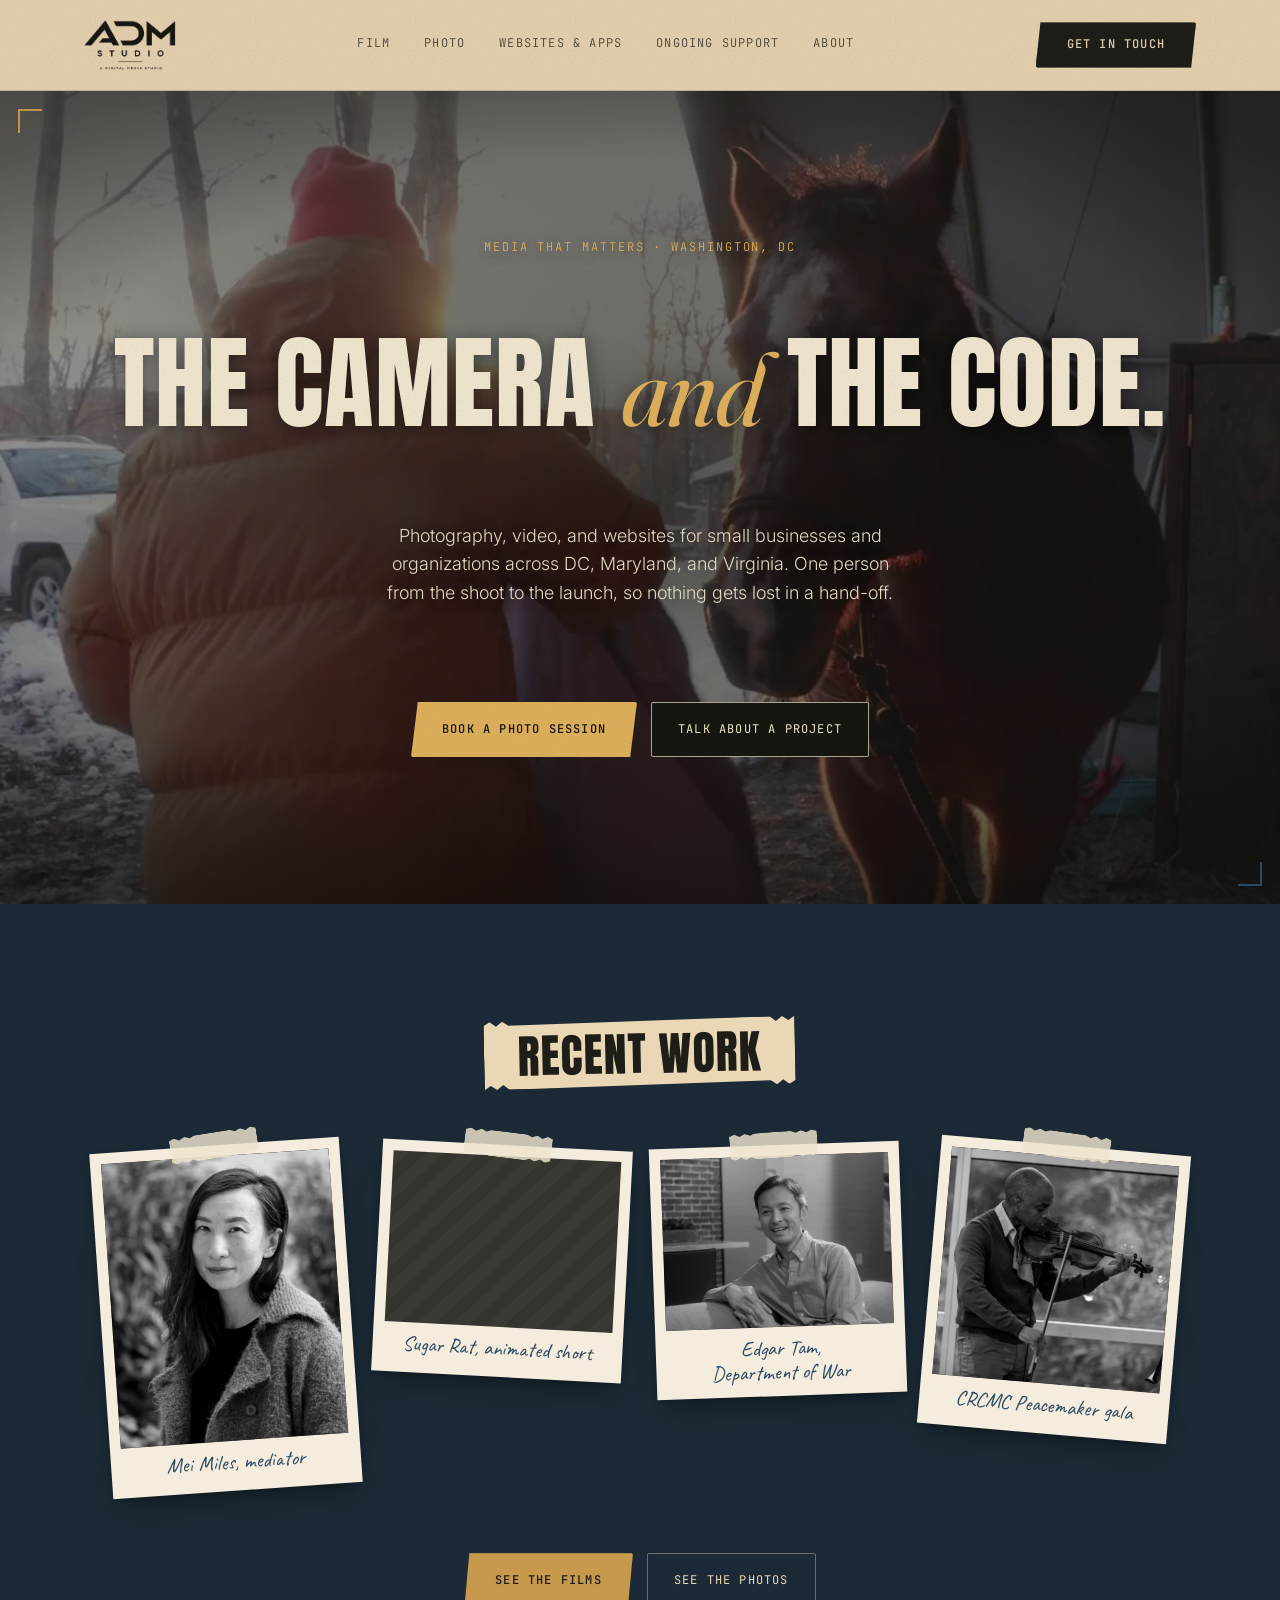
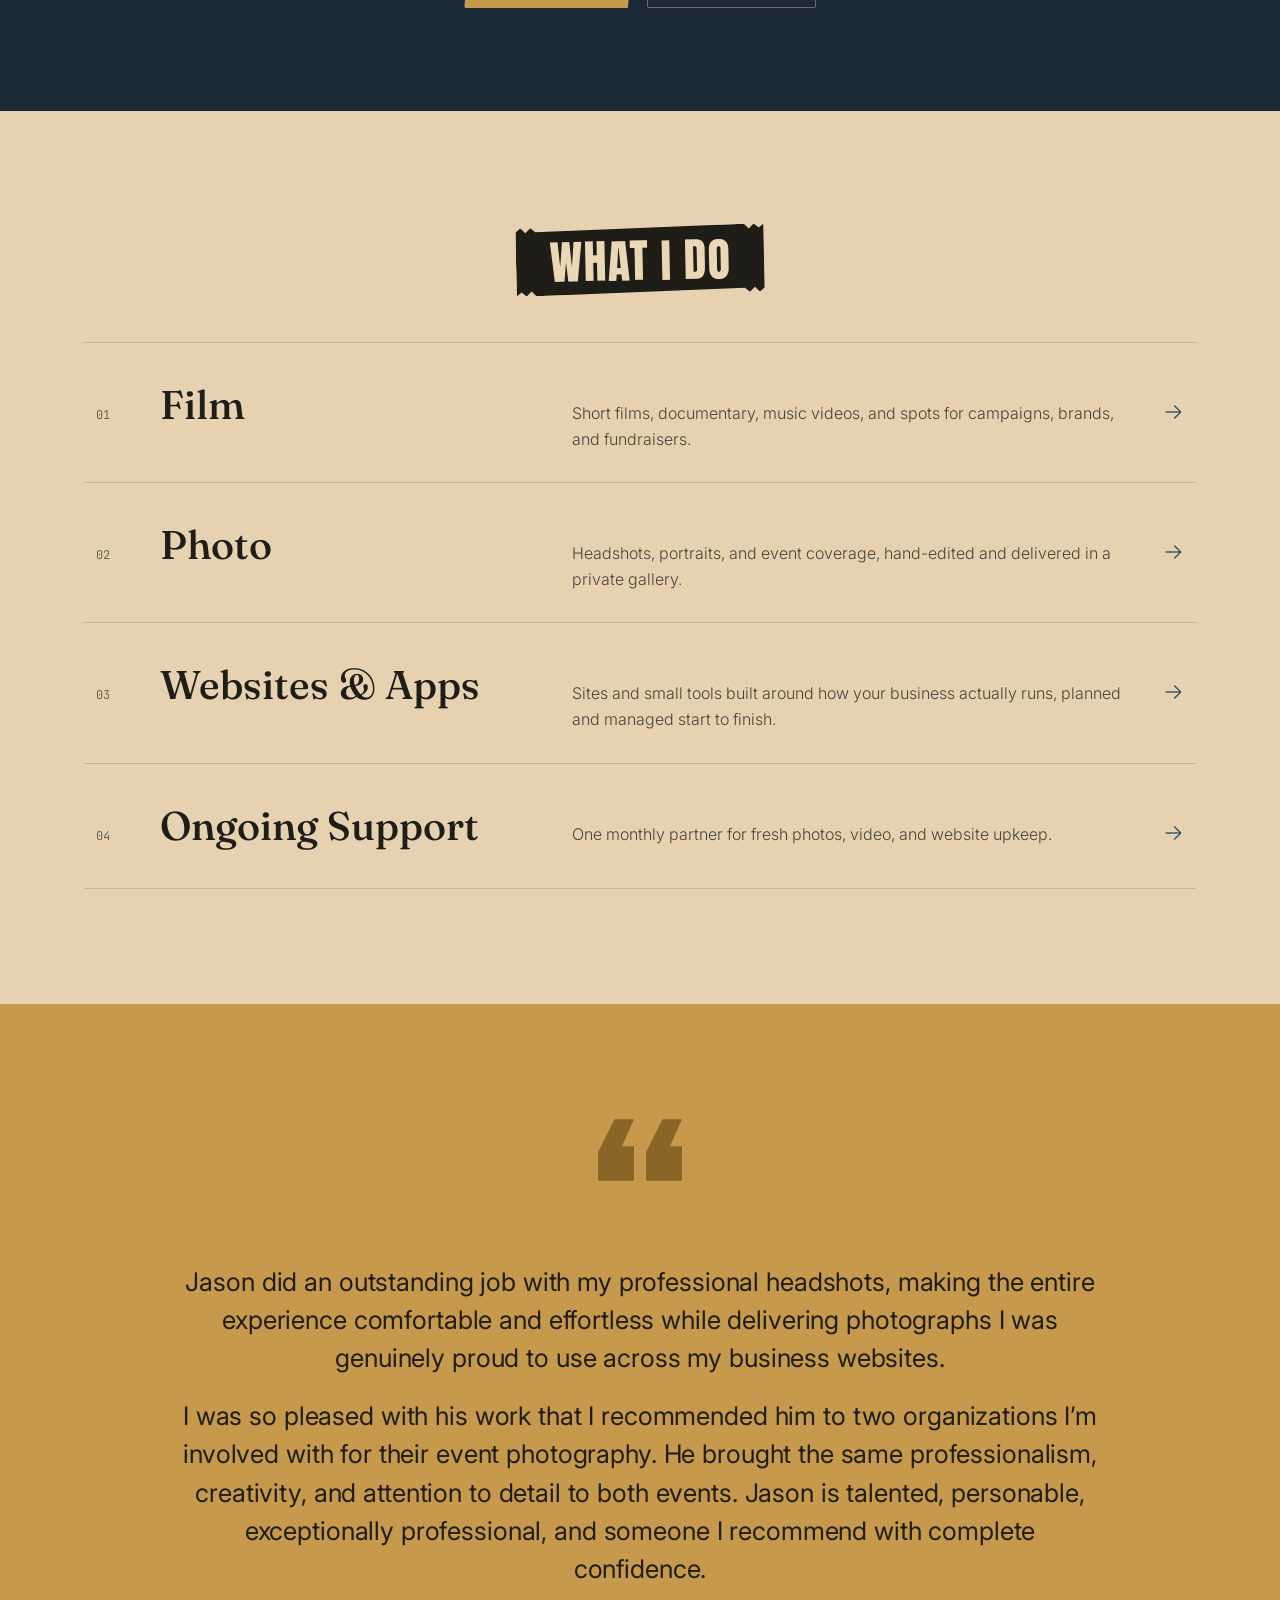
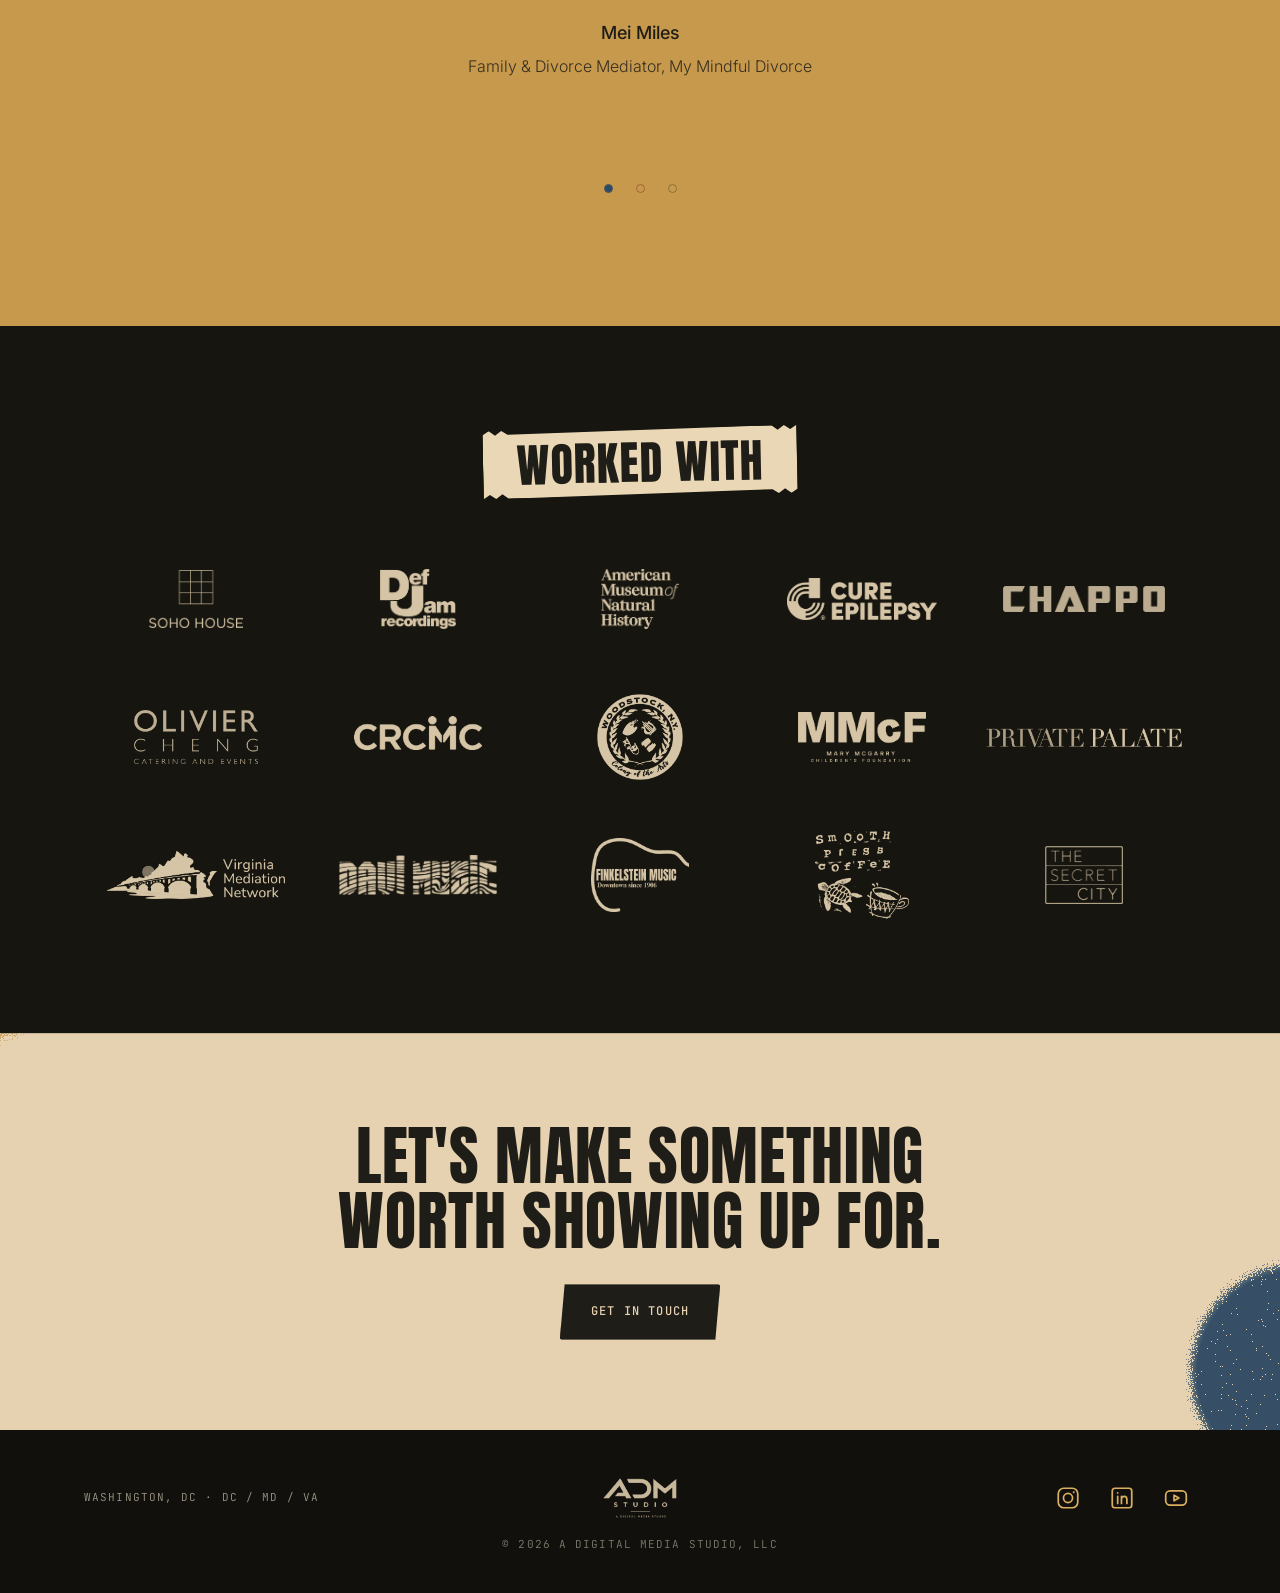
==== index.html @ 4b6f598a "Worked with: add Smooth Press Coffee; rebalance rows 5-5-5 Co-Authored-By: Claude Opus 5.5 <noreply@" ====
<!DOCTYPE html>
<html lang="en">
<head>
<meta charset="UTF-8">
<meta name="viewport" content="width=device-width, initial-scale=1.0, viewport-fit=cover">
<title>A Digital Media Studio | Photo, video and websites in Washington, DC</title>
<meta name="description" content="Photography, video, and websites for small businesses and organizations in DC, Maryland, and Virginia. One person from the shoot to the launch.">
<link rel="icon" href="images/favicon.ico" sizes="any">
<link rel="icon" type="image/png" sizes="32x32" href="images/favicon-32.png">
<link rel="icon" type="image/png" sizes="16x16" href="images/favicon-16.png">
<link rel="apple-touch-icon" href="images/apple-touch-icon.png">
<meta property="og:title" content="A Digital Media Studio | Photo, video and websites in Washington, DC">
<meta property="og:description" content="Photography, video, and websites for small businesses and organizations in DC, Maryland, and Virginia. One person from the shoot to the launch.">
<meta property="og:image" content="https://adigitalmediastudio.com/images/og-image.png">
<meta property="og:url" content="https://adigitalmediastudio.com/index.html">
<meta property="og:type" content="website">
<link rel="preconnect" href="https://fonts.googleapis.com">
<link rel="preconnect" href="https://fonts.gstatic.com" crossorigin>
<link href="https://fonts.googleapis.com/css2?family=Anton&family=Caveat:wght@500;600&family=Fraunces:ital,opsz,wght@0,9..144,400;0,9..144,500;1,9..144,400;1,9..144,500&family=Inter:wght@300;400;500&family=JetBrains+Mono:wght@400;500&display=swap" rel="stylesheet">
<link rel="stylesheet" href="css/site.css?v=202611201509">
<link rel="stylesheet" href="css/work.css?v=202611201509">
</head>
<body class="theme-paper page-index">
<a class="skip" href="#main">Skip to content</a>
<svg width="0" height="0" style="position:absolute" aria-hidden="true" focusable="false">
  <filter id="spray" x="-5%" y="-5%" width="110%" height="110%">
    <feTurbulence type="fractalNoise" baseFrequency="0.8" numOctaves="2" seed="7" result="noise"/>
    <feComposite in="SourceAlpha" in2="noise" operator="arithmetic" k1="0" k2="1" k3="0.9" k4="-0.7" result="sum"/>
    <feComponentTransfer in="sum" result="mask"><feFuncA type="discrete" tableValues="0 1"/></feComponentTransfer>
    <feComposite in="SourceGraphic" in2="mask" operator="in"/>
  </filter>
</svg>
<div class="paint" aria-hidden="true"><span class="dot d1"></span><span class="dot d2"></span><span class="dot d3"></span><span class="dot d4"></span></div>
<header class="site-head">
  <div class="wrap">
    <a class="brand" href="index.html" aria-label="ADM Studio home"><img src="images/logo-mark-sand.png" alt="ADM Studio" width="85" height="46"></a>
    <button class="nav-toggle" type="button" aria-expanded="false" aria-controls="site-nav">Menu</button>
    <nav class="nav" id="site-nav" aria-label="Main">
      <a href="film.html">Film</a>
      <a href="photography.html">Photo</a>
      <a href="builds.html">Websites &amp; Apps</a>
      <a href="retainer.html">Ongoing Support</a>
      <a href="about.html">About</a>
      <a class="btn nav-cta-mobile" href="get-in-touch.html">Get in touch</a>
    </nav>
    <a class="btn head-cta" href="get-in-touch.html">Get in touch</a>
  </div>
</header>
<main id="main">
<section class="poster corners hero-video theme-ink" aria-labelledby="hero-title">
  <!-- silent loop cut from "Everything Is Already Alright" (no audio track) -->
  <video class="hero-bg" autoplay muted loop playsinline preload="auto" poster="images/work/hero-poster.jpg?v=2" aria-hidden="true">
    <source src="media/hero-720.mp4" type="video/mp4" media="(max-width: 900px)">
    <source src="media/hero-1080.mp4" type="video/mp4">
  </video>
  <span class="hero-shade" aria-hidden="true"></span>
  <span class="crosshair ch1" aria-hidden="true"></span>
  <span class="crosshair ch2" aria-hidden="true"></span>
  <div class="wrap home-hero">
    <p class="eyebrow">Media that matters · Washington, DC</p>
    <h1 class="home-h1" id="hero-title">The camera <em>and</em> the code.</h1>
    <p class="lede" style="max-width:48ch">Photography, video, and websites for small businesses and organizations across DC, Maryland, and Virginia. One person from the shoot to the launch, so nothing gets lost in a hand-off.</p>
    <div class="btn-row">
      <a class="btn" href="get-in-touch.html?need=photo">Book a photo session</a>
      <a class="btn btn-line" href="get-in-touch.html?need=web">Talk about a project</a>
    </div>
  </div>
</section>

<section class="section-band theme-denim" aria-labelledby="recent">
  <div class="wrap">
  <h2 id="recent" class="taped-heading"><span>Recent work</span></h2>
  <div class="wall">
    <figure data-view="img" data-src="images/photography/work-1.jpg" data-more="photography.html|See all photos" tabindex="0" role="button" class="polaroid bw" style="--tilt:-4deg;--tape:-5deg"><span class="tape" aria-hidden="true"></span><div class="photo slot"><img src="images/photography/work-1.jpg" alt="Headshot of Mei Miles"><span class="slot-label"></span></div><figcaption>Mei Miles, mediator</figcaption></figure>
    <figure data-view="yt" data-id="1ZAoogHaFr8" data-more="film.html|See all films" tabindex="0" role="button" class="polaroid bw" style="--tilt:3deg;--tape:4deg;--ratio:4/3"><span class="tape" aria-hidden="true"></span><div class="photo slot"><img src="https://i.ytimg.com/vi/1ZAoogHaFr8/maxresdefault.jpg" alt="A house under a starry sky, from the animated short Sugar Rat"><span class="slot-label"></span></div><figcaption>Sugar Rat, animated short</figcaption></figure>
    <figure data-view="img" data-src="images/work/edgar-full.jpg?v=4" data-title="Edgar Tam, Department of War" data-meta="Short documentary · Coming soon" data-more="film.html|See all films" tabindex="0" role="button" class="polaroid bw" style="--tilt:-2deg;--tape:-2deg;--ratio:4/3"><span class="tape" aria-hidden="true"></span><div class="photo slot"><img src="images/work/edgar.jpg?v=4" alt="Edgar Tam smiling during an interview, seated on a sofa"><span class="slot-label"></span></div><figcaption>Edgar Tam,<br>Department of War</figcaption></figure>
    <figure data-view="img" data-src="images/work/crcmc.jpg" data-more="photography.html|See all photos" tabindex="0" role="button" class="polaroid bw" style="--tilt:5deg;--tape:3deg;--ratio:1/1"><span class="tape" aria-hidden="true"></span><div class="photo slot"><img src="images/work/crcmc.jpg" alt="A violinist performing at the CRCMC gala"><span class="slot-label"></span></div><figcaption>CRCMC Peacemaker gala</figcaption></figure>
  </div>
  <div class="btn-row" style="justify-content:center">
    <a class="btn" href="film.html">See the films</a>
    <a class="btn btn-line" href="photography.html">See the photos</a>
  </div>
  </div>
</section>

<section class="wrap section-plain" aria-labelledby="what">
  <h2 id="what" class="taped-heading"><span>What I do</span></h2>
  <ul class="doors">
    <li><a class="door" href="film.html">
      <span class="num">01</span>
      <span class="name">Film</span>
      <span class="desc">Short films, documentary, music videos, and spots for campaigns, brands, and fundraisers.</span>
      <span class="arrow" aria-hidden="true">→</span>
    </a></li>
    <li><a class="door" href="photography.html">
      <span class="num">02</span>
      <span class="name">Photo</span>
      <span class="desc">Headshots, portraits, and event coverage, hand-edited and delivered in a private gallery.</span>
      <span class="arrow" aria-hidden="true">→</span>
    </a></li>
    <li><a class="door" href="builds.html">
      <span class="num">03</span>
      <span class="name">Websites &amp; Apps</span>
      <span class="desc">Sites and small tools built around how your business actually runs, planned and managed start to finish.</span>
      <span class="arrow" aria-hidden="true">→</span>
    </a></li>
    <li><a class="door" href="retainer.html">
      <span class="num">04</span>
      <span class="name">Ongoing Support</span>
      <span class="desc">One monthly partner for fresh photos, video, and website upkeep.</span>
      <span class="arrow" aria-hidden="true">→</span>
    </a></li>
  </ul>
</section>

<!-- TESTIMONIALS: one <figure class="t-slide"> per quote. Add or remove
     slides and dots in pairs; the timing and dots work for any number. -->
<section class="testimonials" aria-roledescription="carousel" aria-label="What clients say">
  <div class="wrap">
    <svg class="t-mark" viewBox="0 0 112 82" aria-hidden="true"><path d="M0 82V44L22 0h26L32 36h16v46zM64 82V44L86 0h26L96 36h16v46z"/></svg>
    <div class="t-slides" aria-live="polite">
      <figure class="t-slide">
        <blockquote><p>Jason did an outstanding job with my professional headshots, making the entire experience comfortable and effortless while delivering photographs I was genuinely proud to use across my business websites.</p><p>I was so pleased with his work that I recommended him to two organizations I&rsquo;m involved with for their event photography. He brought the same professionalism, creativity, and attention to detail to both events. Jason is talented, personable, exceptionally professional, and someone I recommend with complete confidence.</p></blockquote>
        <figcaption><span class="t-name">Mei Miles</span><span class="t-org">Family &amp; Divorce Mediator, My Mindful Divorce</span></figcaption>
      </figure>
      <figure class="t-slide" aria-hidden="true">
        <blockquote><p>I&rsquo;ve known Jason for more than twenty years, since he was a student in my improv class, and I&rsquo;ve watched him bring the same curiosity and heart to everything he takes on.</p><p>When my commercial voiceover reel needed a professional rework, he was the first person I called. He tightened it, reworked it, and made it sound polished and professional without losing what made it mine. He listens closely, he&rsquo;s easy to work with, and he genuinely cares about getting it right. If you have a story to tell, Jason is the person I&rsquo;d trust with it.</p></blockquote>
        <figcaption><span class="t-name">Brooklin Green</span><span class="t-org">International Speaker, Communications Professor &amp; Humorist</span></figcaption>
      </figure>
      <figure class="t-slide" aria-hidden="true">
        <blockquote><p>I&rsquo;ve had the pleasure of collaborating with Jason on a number of projects, each one a testament to his vivid creativity, thoughtful approach, and genuinely wonderful character.</p><p>From producing a short documentary together to capturing spectacular aerial footage of our Woodstock Halloween festivities, Jason brings a natural creative rhythm to every collaboration. He has a gift for making people feel comfortable, seen, and at ease, even in front of a camera. His process is intuitive, collaborative, and fun, without ever compromising his artistic vision or attention to detail.</p><p>Beyond his technical talent and creative imagination, what distinguishes Jason is his authenticity and empathy. He genuinely cares about the people he works with and the stories he&rsquo;s helping tell. I&rsquo;ve trusted him with my own camera equipment and enthusiastically connected him with fellow artists in my network, knowing they&rsquo;ll be in capable and caring hands.</p><p>It&rsquo;s a joy to work alongside someone whose artistry is matched by his integrity, generosity, and humanity. I look forward to many more creative adventures together!</p></blockquote>
        <figcaption><span class="t-name">Sabrina Asch</span><span class="t-org">Photographer, Entertainer &amp; Events Professional</span></figcaption>
      </figure>
    </div>
    <div class="t-dots">
      <button class="t-dot" type="button" aria-label="Show quote 1"><span></span></button>
      <button class="t-dot" type="button" aria-label="Show quote 2"><span></span></button>
      <button class="t-dot" type="button" aria-label="Show quote 3"><span></span></button>
    </div>
  </div>
</section>

<section class="band spotlight theme-ink" aria-labelledby="worked">
  <div class="wrap">
    <h2 id="worked" class="taped-heading"><span>Worked with</span></h2>
    <ul class="logo-grid">
      <li><img src="images/clients/soho-house-sand.png" alt="Soho House" style="height:58px"></li>
      <li><img src="images/clients/def-jam-sand.png" alt="Def Jam Recordings" style="height:60px"></li>
      <li><img src="images/clients/amnh-sand.png" alt="American Museum of Natural History" style="height:60px"></li>
      <li><img src="images/clients/cure-epilepsy-sand.png" alt="CURE Epilepsy" style="height:42px"></li>
      <li><img src="images/clients/chappo-sand.png" alt="Chappo" style="height:26px"></li>
      <li class="row-break" aria-hidden="true"></li>
      <li><img src="images/clients/olivier-cheng-sand.png" alt="Olivier Cheng Catering and Events" style="height:54px"></li>
      <li><img src="images/clients/crcmc-sand.png" alt="CRCMC" style="height:34px;transform:translateY(-4px)"></li>
      <li><img src="images/clients/woodstock-sand.png" alt="Woodstock, N.Y." style="height:86px"></li>
      <li><img src="images/clients/mmcf-sand.png" alt="Mary McGarry Children's Foundation" style="height:50px"></li>
      <li><img src="images/clients/private-palate-sand.png" alt="Private Palate" style="height:19px"></li>
      <li class="row-break" aria-hidden="true"></li>
      <li><img src="images/clients/vmn-sand.png" alt="Virginia Mediation Network" style="height:48px"></li>
      <li><img src="images/clients/davi-music-sand.png" alt="Davi Music" style="height:40px"></li>
      <li><img src="images/clients/finkelstein-music-sand.png" alt="Finkelstein Music" style="height:74px"></li>
      <li><img src="images/clients/smooth-press-sand.png" alt="Smooth Press Coffee" style="height:88px"></li>
      <li><img src="images/clients/secret-city-sand.png" alt="The Secret City" style="height:58px"></li>
    </ul>
  </div>
</section>

<section class="cta">
  <div class="wrap">
    <h2>Let's make something<br>worth showing up for.</h2>
    <a class="btn" href="get-in-touch.html">Get in touch</a>
  </div>
</section>

<div class="viewer" hidden>
  <div class="viewer-box" role="dialog" aria-modal="true" aria-label="Viewer">
    <button class="viewer-close" type="button" aria-label="Close">&times;</button>
    <div class="viewer-frame"></div>
    <a class="viewer-more" href="film.html"></a>
  </div>
</div>
</main>
<footer class="site-foot">
  <div class="wrap">
    <span class="foot-place">Washington, DC · DC / MD / VA</span>
    <a class="foot-brand" href="index.html" aria-label="ADM Studio home"><img src="images/logo-mark-sand.png" alt="ADM Studio" width="917" height="498"></a>
    <span class="foot-contact">
      <span class="socials">
        <a href="https://www.instagram.com/adigitalmediastudio/" target="_blank" rel="noopener" aria-label="Instagram"><svg viewBox="0 0 24 24" aria-hidden="true"><rect x="3" y="3" width="18" height="18" rx="5"/><circle cx="12" cy="12" r="4.2"/><circle cx="17.3" cy="6.7" r="0.9" class="fill"/></svg></a>
        <a href="https://www.linkedin.com/company/a-digital-media-studio/" target="_blank" rel="noopener" aria-label="LinkedIn"><svg viewBox="0 0 24 24" aria-hidden="true"><rect x="3" y="3" width="18" height="18" rx="2.5"/><path d="M8 10.5V17M8 7.2v.1M11.5 17v-6.5M11.5 13.2c0-1.6 1.1-2.8 2.6-2.8s2.4 1 2.4 2.8V17"/></svg></a>
        <a href="https://www.youtube.com/@adigitalmediastudio" target="_blank" rel="noopener" aria-label="YouTube"><svg viewBox="0 0 24 24" aria-hidden="true"><rect x="2.5" y="5.5" width="19" height="13" rx="4"/><path d="M10.2 9.4v5.2l4.5-2.6z"/></svg></a>
      </span>
    </span>
    <span class="foot-copy">© <span class="yr">2026</span> A Digital Media Studio, LLC</span>
  </div>
</footer>
<script src="js/site.js?v=202611201509"></script>
<script src="js/viewer.js?v=202611201509"></script>
</body>
</html>
---- css/site.css ----
/* A Digital Media Studio: site styles (2026 redesign)
   One stylesheet for every page except contact.html (the digital card),
   which keeps its own contact.css. */

:root{
  /* shared */
  --pad:clamp(20px,5vw,64px);
  --serif:'Fraunces',Georgia,serif;
  --sans:'Inter',system-ui,sans-serif;
  --mono:'JetBrains Mono',ui-monospace,monospace;
  /* brand colors (from the logo art) */
  --sand:#E6D2B0;
  --denim:#2D4A63;
  --olive:#5C5A2B;
  --mustard:#C6994C;
}

/* ---------- three page themes ----------
   Every page sets one on <body>. Same layout, fonts and parts everywhere;
   only these colors change.
   theme-paper  (B) home: sand paper, ink text, denim accents
   theme-denim  (A) service pages: deep denim, sand text, mustard accents
   theme-ink    (C) about + contact: warm black, sand text, mustard accents */
body,.theme-denim{
  --bg:#1B2A36; --bg-deep:#16232D; --panel:#22343F; --panel-hi:#283C49;
  --cream:#EAD7B6; --dim:#BDB6A4; --faint:#A3A598;
  --accent:#C6994C; --on-accent:#1B1A14; --accent-text:#D9AE5E; --eyebrow:#D9AE5E;
  --line:rgba(234,215,182,.16); --line-strong:rgba(234,215,182,.4); --dash:rgba(217,174,94,.5);
  --grain-blend:screen; --grain-opacity:.07;
}
.theme-ink{
  --bg:#16150F; --bg-deep:#1E1C15; --panel:#23211A; --panel-hi:#2B2920;
  --cream:#ECDDC2; --dim:#B3AC9B; --faint:#9D9786;
  --accent:#E0B25C; --on-accent:#16150F; --accent-text:#E0B25C; --eyebrow:#8EA6BC;
  --line:rgba(236,221,194,.15); --line-strong:rgba(236,221,194,.4); --dash:rgba(224,178,92,.5);
  --grain-blend:screen; --grain-opacity:.06;
}
.theme-paper{
  --bg:#E6D2B0; --bg-deep:#DCC59F; --panel:#EDDDC0; --panel-hi:#F1E4CB;
  --cream:#1F1D18; --dim:#4A4537; --faint:#5E5747;
  --accent:#1F1D18; --on-accent:#E6D2B0; --accent-text:#2D4A63; --eyebrow:#2D4A63;
  --line:rgba(31,29,24,.16); --line-strong:rgba(31,29,24,.5); --dash:rgba(45,74,99,.5);
  --grain-blend:multiply; --grain-opacity:.22;
}

*{box-sizing:border-box}
[hidden]{display:none!important}
html{scroll-behavior:smooth;background:#11100C;overscroll-behavior-y:none}
/* The page canvas is footer ink, so a bounce past the bottom shows more footer
   instead of the page color. Body fills the screen and the footer sits at the
   bottom even on short pages. */
body{min-height:100vh;min-height:100dvh;display:flex;flex-direction:column}
body>main{flex:1 0 auto}
/* Safari's bottom toolbar takes its tint from the body's background-color, so that
   color is footer ink; the page color is painted on top as an image. */
body{background:linear-gradient(var(--bg),var(--bg)) #11100C}
body{
  position:relative;margin:0;overflow-x:clip;color:var(--cream);
  font-family:var(--sans);font-weight:300;line-height:1.6;
  -webkit-font-smoothing:antialiased;
}
img{max-width:100%;height:auto}
a{color:var(--cream);text-decoration:none;transition:color .2s ease}
a:hover{color:var(--accent-text)}
:focus-visible{outline:2px solid var(--accent-text);outline-offset:3px}
h1,h2,h3,p,ul,ol,dl,figure{margin:0}
.wrap{max-width:1240px;margin:0 auto;padding-left:var(--pad);padding-right:var(--pad)}
/* iPhone landscape: colors run edge to edge, text stays clear of the notch */
.wrap{padding-left:max(var(--pad),env(safe-area-inset-left));padding-right:max(var(--pad),env(safe-area-inset-right))}
.skip{position:absolute;left:-9999px}
.skip:focus{left:16px;top:16px;background:var(--accent);color:var(--on-accent);padding:10px 14px;z-index:99}

/* ---------- type helpers ---------- */
.label{font-family:var(--mono);font-size:12px;letter-spacing:.16em;text-transform:uppercase;color:var(--faint)}
.eyebrow{font-family:var(--mono);font-size:12px;letter-spacing:.16em;text-transform:uppercase;color:var(--eyebrow);margin-bottom:18px}
.h1{font-family:var(--serif);font-weight:500;font-size:clamp(42px,6vw,76px);line-height:1.05;letter-spacing:-.02em}
.h1 em,.home-h1 em{font-style:italic;font-weight:400;color:var(--accent-text)}
.h2{font-family:var(--serif);font-weight:500;font-size:clamp(30px,3.6vw,42px);line-height:1.15}
.lede{margin-top:24px;max-width:54ch;font-size:18px;color:var(--dim)}
.dim{color:var(--dim)}
.small-note{margin-top:22px;font-family:var(--mono);font-size:12px;line-height:1.9;color:var(--faint)}

/* ---------- buttons ---------- */
.btn{
  display:inline-block;font-family:var(--mono);font-size:12px;font-weight:500;
  letter-spacing:.1em;text-transform:uppercase;
  background:var(--accent);color:var(--on-accent);border:1px solid var(--accent);
  padding:17px 26px;border-radius:2px;cursor:pointer;
  transition:background .2s ease,border-color .2s ease,color .2s ease;
}
.btn:hover{background:var(--accent-text);border-color:var(--accent-text);color:var(--on-accent)}
.btn-line{background:transparent;color:var(--cream);border-color:var(--line-strong);font-weight:400}
.btn-line:hover{background:transparent;color:var(--cream);border-color:var(--accent-text)}
.btn-row{display:flex;flex-wrap:wrap;gap:14px;margin-top:38px}

/* ---------- header ---------- */
.site-head{border-bottom:1px solid var(--line)}
.site-head .wrap{display:flex;flex-wrap:wrap;align-items:center;justify-content:space-between;gap:18px 28px;padding-top:20px;padding-bottom:20px}
.brand img{height:46px;width:auto;display:block}
.nav{display:flex;flex-wrap:wrap;align-items:center;gap:10px 30px;font-family:var(--mono);font-size:12px;letter-spacing:.1em;text-transform:uppercase}
.nav a{color:var(--dim);padding:12px 0;border-bottom:2px solid transparent}
.nav a:hover{color:var(--cream)}
.nav a[aria-current="page"]{color:var(--cream);border-bottom-color:var(--accent)}
.nav .btn{padding:13px 20px;border-bottom:1px solid var(--accent);color:var(--on-accent)}
.nav .btn:hover{color:var(--on-accent)}
.nav-toggle{display:none}

@media (max-width:879px){
  .nav-toggle{
    display:inline-flex;align-items:center;gap:10px;background:none;border:1px solid var(--line-strong);
    color:var(--cream);font-family:var(--mono);font-size:12px;letter-spacing:.1em;text-transform:uppercase;
    padding:12px 16px;border-radius:2px;cursor:pointer;
  }
  .nav{display:none;width:100%;flex-direction:column;align-items:stretch;gap:0;padding-bottom:8px}
  .nav.open{display:flex}
  .nav a{padding:16px 0;border-bottom:1px solid var(--line)}
  .nav a[aria-current="page"]{border-bottom-color:var(--line);color:var(--accent-text)}
  .nav .btn{margin-top:16px;text-align:center;padding:16px}
}

/* ---------- page intro ---------- */
.intro{padding-top:clamp(56px,8vw,100px);padding-bottom:48px}

/* ---------- sections ---------- */
.section{border-top:1px solid var(--line);padding-top:80px;padding-bottom:80px}
.section-head{display:flex;flex-wrap:wrap;justify-content:space-between;align-items:flex-end;gap:16px 40px;margin-bottom:36px}
.section-head p{max-width:46ch;color:var(--dim)}
.band{background:var(--bg-deep);padding-top:clamp(56px,7vw,90px);padding-bottom:clamp(56px,7vw,90px)}
.cta{border-top:1px solid var(--line);padding-top:90px;padding-bottom:90px;text-align:center}
.cta h2{font-family:var(--serif);font-weight:500;font-size:clamp(32px,4.4vw,52px);line-height:1.1}
.cta .btn{margin-top:30px}

/* ---------- home ---------- */
.home-hero{display:flex;flex-wrap:wrap;align-items:center;gap:56px;padding-top:clamp(56px,9vw,120px);padding-bottom:clamp(56px,9vw,120px)}
.home-hero-text{flex:999 1 520px;min-width:0}
.home-h1{font-family:var(--serif);font-weight:500;font-size:clamp(48px,7vw,92px);line-height:1.02;letter-spacing:-.02em}
.home-hero figure{flex:1 1 360px;max-width:440px}
.home-hero figure img{width:100%;aspect-ratio:4/5;object-fit:cover;display:block;border-radius:2px}
.home-hero figcaption{margin-top:12px;font-family:var(--mono);font-size:11px;letter-spacing:.12em;text-transform:uppercase;color:var(--faint)}

.doors{border-top:1px solid var(--line);margin-top:22px;list-style:none;padding:0}
.door{display:flex;flex-wrap:wrap;align-items:baseline;gap:8px 32px;padding:30px 12px;border-bottom:1px solid var(--line);transition:background .2s ease}
.door:hover{background:var(--panel);color:var(--cream)}
.door .num{font-family:var(--mono);font-size:12px;color:var(--faint);width:32px}
.door .name{flex:1 1 260px;font-family:var(--serif);font-weight:500;font-size:clamp(28px,3.2vw,40px)}
.door .desc{flex:2 1 320px;font-size:16px;color:var(--dim)}
.door .arrow{font-size:22px;color:var(--accent-text);transition:transform .2s ease}
.door:hover .arrow{transform:translateX(4px)}

.names{list-style:none;padding:0;display:flex;flex-wrap:wrap;justify-content:center;align-items:center;gap:22px 48px;font-family:var(--serif);font-size:clamp(18px,2vw,24px)}

.quotes{display:grid;grid-template-columns:repeat(auto-fit,minmax(300px,1fr));gap:24px}
.quote{padding:34px;border:1px solid var(--line);border-radius:2px;background:var(--bg-deep)}
.quote blockquote{margin:0;font-family:var(--serif);font-style:italic;font-size:22px;line-height:1.45}
.quote figcaption{margin-top:20px;font-family:var(--mono);font-size:11px;letter-spacing:.12em;text-transform:uppercase;color:var(--faint)}

/* ---------- media slots ----------
   A slot shows a dashed placeholder with its label until the real image
   loads. To fill one, drop a file at the path in its <img src>. */
.slot{position:relative;overflow:hidden;background:var(--bg-deep);border:1px dashed var(--dash)}
.slot.has-media{border:0}
.slot:not(.has-media) img{opacity:0}
.slot img{position:absolute;inset:0;width:100%;height:100%;object-fit:cover;display:block}
.slot .slot-label{position:absolute;left:16px;right:16px;bottom:14px;font-family:var(--mono);font-size:11px;letter-spacing:.1em;text-transform:uppercase;color:var(--faint)}
.slot.has-media .slot-label{display:none}
.ratio-portrait{aspect-ratio:4/5}
.ratio-wide{aspect-ratio:16/10}
.ratio-video{aspect-ratio:16/9}

.gallery{display:grid;grid-template-columns:repeat(auto-fit,minmax(300px,1fr));gap:12px}

/* ---------- price cards ---------- */
.cards{display:grid;grid-template-columns:repeat(auto-fit,minmax(240px,1fr));gap:1px;background:var(--line);border:1px solid var(--line)}
.card{background:var(--panel);padding:32px 28px}
.card.featured{background:var(--panel-hi);position:relative}
.card .tag{position:absolute;top:16px;right:16px;font-family:var(--mono);font-size:10px;letter-spacing:.12em;text-transform:uppercase;color:var(--accent-text);border:1px solid var(--dash);padding:3px 8px}
.card .name{font-family:var(--serif);font-size:20px}
.card .price{margin:10px 0 14px;font-family:var(--serif);font-size:40px;color:var(--accent-text)}
.card .details{padding-top:14px;border-top:1px solid var(--line);font-size:14px;color:var(--dim)}
.card h3{font-family:var(--serif);font-weight:500;font-size:22px;margin-bottom:12px}
.card ul{list-style:none;padding:0;display:flex;flex-direction:column;gap:8px;font-size:15px;color:var(--dim)}
.card .step{font-family:var(--mono);font-size:12px;color:var(--accent-text);margin-bottom:10px}
.card p{font-size:15px;color:var(--dim)}

/* ---------- split rows ---------- */
.split{display:flex;flex-wrap:wrap;gap:40px 72px}
.split > .side{flex:1 1 320px}
.split > .main{flex:2 1 420px}
.rate-row{display:flex;justify-content:space-between;gap:20px;padding:20px 0;border-bottom:1px solid var(--line)}
.rate-row span:first-child{font-family:var(--mono);font-size:12px;letter-spacing:.08em;text-transform:uppercase;color:var(--dim)}
.rate-row span:last-child{font-family:var(--serif);font-size:22px;color:var(--accent-text);white-space:nowrap}

.video-row{display:flex;flex-wrap:wrap;align-items:center;gap:40px 64px}
.video-row .slot{flex:2 1 480px}
.video-row .text{flex:1 1 300px}
.play{position:absolute;inset:0;display:flex;flex-direction:column;align-items:center;justify-content:center;gap:14px;background:none;border:0;color:var(--cream);cursor:pointer;width:100%}
.play .circle{width:64px;height:64px;border-radius:50%;border:1px solid var(--line-strong);display:flex;align-items:center;justify-content:center;transition:border-color .2s ease,background .2s ease}
.play:hover .circle{border-color:var(--accent-text);background:var(--line)}
.play .circle::after{content:"";margin-left:4px;border-left:13px solid var(--cream);border-top:8px solid transparent;border-bottom:8px solid transparent}
.play .slot-label{position:static}
.slot iframe{position:absolute;inset:0;width:100%;height:100%;border:0}

/* ---------- builds ---------- */
.feature{display:flex;flex-wrap:wrap;align-items:center;gap:48px 80px;background:var(--bg-deep);border:1px solid var(--line);padding:clamp(32px,5vw,64px)}
.feature .text{flex:1 1 360px}
.feature .text p{max-width:46ch;color:var(--dim);margin-bottom:22px}
.plus-list{list-style:none;padding:0;display:flex;flex-direction:column;gap:10px;font-size:15px}
.plus-list li{display:flex;gap:12px}
.plus-list li::before{content:"+";color:var(--accent-text)}
.phone-frame{flex:0 0 auto;margin:0 auto;width:250px;padding:10px;border-radius:44px;background:#0F1718;box-shadow:0 30px 60px rgba(0,0,0,.45)}
.phone-frame img{width:100%;aspect-ratio:900/1957;object-fit:cover;display:block;border-radius:34px}
.text-link{color:var(--accent-text);border-bottom:1px solid var(--dash)}

.projects{display:grid;grid-template-columns:repeat(auto-fit,minmax(280px,1fr));gap:28px}
.project .kind{margin:16px 0 4px;font-family:var(--mono);font-size:11px;letter-spacing:.1em;text-transform:uppercase;color:var(--faint)}
.project h3{font-family:var(--serif);font-weight:500;font-size:22px;margin-bottom:8px}
.project p{font-size:15px;color:var(--dim)}
.steps{list-style:none;padding:0}

/* ---------- about ---------- */
.about-hero{display:flex;flex-wrap:wrap;align-items:center;gap:48px 80px;padding-top:clamp(56px,8vw,100px);padding-bottom:80px}
.about-hero img{flex:1 1 320px;max-width:460px;width:100%;aspect-ratio:4/5;object-fit:cover;display:block;border-radius:2px}
.about-hero .text{flex:999 1 420px;min-width:0}
.facts{margin-top:34px;display:grid;grid-template-columns:max-content 1fr;gap:12px 28px;font-size:15px}
.facts dt{font-family:var(--mono);font-size:11px;letter-spacing:.12em;text-transform:uppercase;color:var(--faint);padding-top:3px}
.facts dd{margin:0}
.story{display:grid;grid-template-columns:repeat(auto-fit,minmax(300px,1fr));gap:56px 72px}
.story h2{font-family:var(--serif);font-weight:500;font-size:28px;margin:10px 0 14px}
.story p{color:var(--dim)}
.story .eyebrow{margin-bottom:0}

/* ---------- contact page ---------- */
.contact{display:flex;flex-wrap:wrap;gap:56px 96px;padding-top:clamp(56px,8vw,100px);padding-bottom:100px}
.contact .side{flex:1 1 320px}
.contact .side .lede{max-width:38ch;margin-bottom:36px}
.contact dl{display:flex;flex-direction:column;gap:18px}
.contact dt{font-family:var(--mono);font-size:11px;letter-spacing:.12em;text-transform:uppercase;color:var(--faint)}
.contact dd{margin:4px 0 0;font-size:17px}
.form-box{flex:2 1 460px;background:var(--panel);border:1px solid var(--line);padding:clamp(28px,4vw,48px)}
.form-box form{display:flex;flex-direction:column;gap:22px}
.form-box fieldset{border:0;margin:0;padding:0}
.form-box legend,.field{font-family:var(--mono);font-size:11px;letter-spacing:.12em;text-transform:uppercase;color:var(--dim)}
.form-box legend{margin-bottom:12px}
.chips{display:flex;flex-wrap:wrap;gap:10px}
.chip{position:relative}
.chip input{position:absolute;opacity:0;pointer-events:none}
.chip span{
  display:inline-block;padding:12px 18px;border-radius:2px;border:1px solid var(--line-strong);
  font-family:var(--sans);font-size:14px;letter-spacing:0;text-transform:none;color:var(--cream);cursor:pointer;
  transition:background .2s ease,border-color .2s ease;
}
.chip input:checked + span{background:var(--accent);border-color:var(--accent);color:var(--on-accent);font-weight:500}
.chip input:focus-visible + span{outline:2px solid var(--accent-text);outline-offset:2px}
.field-row{display:grid;grid-template-columns:repeat(auto-fit,minmax(200px,1fr));gap:16px}
.field{display:flex;flex-direction:column;gap:6px}
.field input,.field textarea{
  background:var(--bg);border:1px solid var(--line-strong);border-radius:2px;padding:13px 14px;
  color:var(--cream);font-family:var(--sans);font-size:15px;letter-spacing:0;text-transform:none;
}
.field textarea{resize:vertical;min-height:130px}
.field input:focus,.field textarea:focus{outline:2px solid var(--accent-text);outline-offset:1px}
.field input:-webkit-autofill{-webkit-text-fill-color:var(--cream);-webkit-box-shadow:0 0 0 1000px var(--bg) inset}
.form-box .btn{align-self:flex-start;border:0}
.form-box .btn:disabled{opacity:.5;cursor:not-allowed}
.form-status{font-family:var(--mono);font-size:12px;color:var(--accent-text)}
.form-status:empty{display:none}
.sent{text-align:center;padding:48px 0}
.sent p:first-child{font-family:var(--serif);font-size:32px;margin-bottom:10px}
.sent p{color:var(--dim)}
.sent .btn{margin-top:26px}

/* ---------- footer ---------- */
.site-foot{border-top:1px solid var(--line)}
.site-foot .wrap{display:flex;flex-wrap:wrap;justify-content:space-between;gap:14px 30px;padding-top:30px;padding-bottom:40px;font-family:var(--mono);font-size:11px;letter-spacing:.1em;text-transform:uppercase;color:var(--faint)}
.site-foot a{color:var(--dim)}
.site-foot a:hover{color:var(--accent-text)}

@media (prefers-reduced-motion:reduce){
  *{transition:none!important;scroll-behavior:auto!important}
}

/* ---------- film grain over every page ---------- */
body::after{
  content:"";position:fixed;inset:0;pointer-events:none;z-index:50;
  opacity:var(--grain-opacity);mix-blend-mode:var(--grain-blend);
  background-image:url("data:image/svg+xml,%3Csvg xmlns='http://www.w3.org/2000/svg' width='160' height='160'%3E%3Cfilter id='n'%3E%3CfeTurbulence type='fractalNoise' baseFrequency='0.85' numOctaves='2' stitchTiles='stitch'/%3E%3CfeColorMatrix type='saturate' values='0'/%3E%3C/filter%3E%3Crect width='100%25' height='100%25' filter='url(%23n)'/%3E%3C/svg%3E");
}

/* logo is white; print it in ink on the paper theme */
.theme-paper .brand img{filter:brightness(0);opacity:.9}

/* ---------- viewfinder corner marks (from the logo art) ---------- */
.corners{position:relative}
.corners::before,.corners::after{content:"";position:absolute;width:22px;height:22px;pointer-events:none}
.corners::before{top:18px;left:18px;border-top:2px solid var(--mustard);border-left:2px solid var(--mustard)}
.corners::after{bottom:18px;right:18px;border-bottom:2px solid var(--denim);border-right:2px solid var(--denim)}
.theme-denim .corners::after,.theme-ink .corners::after{border-color:#8EA6BC}

/* ---------- home hero: spray-paint poster ---------- */
.poster{position:relative;overflow:hidden;isolation:isolate}
.home-hero{flex-direction:column;align-items:center;text-align:center;min-height:calc(100svh - 87px);justify-content:center}
.home-hero .lede{margin-left:auto;margin-right:auto}
.home-hero .btn-row{justify-content:center}
.home-hero .crosshair{position:absolute;width:26px;height:26px;opacity:.8}
.home-hero .crosshair::before,.home-hero .crosshair::after{content:"";position:absolute;background:var(--mustard)}
.home-hero .crosshair::before{left:0;right:0;top:50%;height:1.5px}
.home-hero .crosshair::after{top:0;bottom:0;left:50%;width:1.5px}
.home-hero .ch1{top:12%;right:9%}
.home-hero .ch2{bottom:12%;left:8%}
@media (max-width:640px){.home-hero .crosshair{display:none}}
.theme-paper .home-hero .btn-line{background:var(--bg)}
@media (max-width:640px){
  .home-hero{min-height:0;padding-top:96px;padding-bottom:110px}
}

/* client logos: each one sits in the same size box so none can stretch
   or overpower the others. Tune a single logo with its own class below. */
.client-logo{display:block;width:auto;height:44px;max-width:180px;object-fit:contain;opacity:.92}
.logo-defjam{height:58px}
.logo-cure{height:40px}


/* =====================================================================
   STUDIO WALL KIT
   Things pinned above the workbench: one loud heading face, pencil notes,
   taped Polaroids, spray-paint dots. Same parts on every page.
   ===================================================================== */
:root{--display:'Anton','Impact',sans-serif;--hand:'Caveat','Bradley Hand',cursive}

/* one loud heading face; Fraunces italic stays for the soft accent words */
.h1,.home-h1,.h2,.cta h2,.story h2,.sent p:first-child{
  font-family:var(--display);font-weight:400;text-transform:uppercase;letter-spacing:.01em;line-height:1.02;
}
.h1{font-size:clamp(46px,6.4vw,84px)}
.home-h1{font-size:clamp(54px,8vw,112px)}
.h2{font-size:clamp(34px,4vw,52px)}
.cta h2{font-size:clamp(38px,5vw,64px)}
.story h2{font-size:30px}
.h1 em,.home-h1 em,.h2 em,.cta h2 em{font-family:var(--serif);font-style:italic;font-weight:400;text-transform:none;letter-spacing:-.01em;color:var(--accent-text)}
.accent-line{margin-top:10px;font-family:var(--serif);font-style:italic;font-size:clamp(20px,2.2vw,26px);color:var(--accent-text)}

/* pencil notes */
.note{display:inline-flex;align-items:center;gap:8px;font-family:var(--hand);font-size:24px;line-height:1.1;color:var(--eyebrow)}
.note svg{flex-shrink:0;width:48px;height:32px;stroke:currentColor;fill:none;stroke-width:2;stroke-linecap:round}

/* slanted solid buttons */
.btn:not(.btn-line){clip-path:polygon(3% 0,100% 0,97% 100%,0 100%);padding-left:30px;padding-right:30px}

/* ---------- taped Polaroids ----------
   Hover one: it straightens, lifts and shows its color; the photos on
   either side lean away as if bumped. */
.wall{display:flex;flex-wrap:wrap;justify-content:center;align-items:flex-start;gap:34px 26px;padding:24px 0}
.polaroid{
  --tilt:0deg;--w:250px;
  position:relative;width:var(--w);max-width:100%;margin:0;
  background:#F4ECDD;padding:11px 11px 0;
  box-shadow:0 14px 28px -10px rgba(0,0,0,.45),0 2px 4px rgba(0,0,0,.15);
  transform:rotate(var(--tilt));
  transition:transform .45s cubic-bezier(.2,.9,.25,1.2),box-shadow .35s ease;
}
.polaroid .tape{
  position:absolute;z-index:2;top:-13px;left:50%;width:88px;height:26px;margin-left:-44px;
  background:rgba(238,229,205,.82);transform:rotate(var(--tape,-4deg));
  box-shadow:0 1px 2px rgba(0,0,0,.12);
  clip-path:polygon(0 8%,6% 0,12% 10%,18% 0,24% 8%,30% 0,70% 0,76% 9%,82% 0,88% 10%,94% 0,100% 8%,100% 92%,94% 100%,88% 90%,82% 100%,76% 92%,70% 100%,30% 100%,24% 91%,18% 100%,12% 90%,6% 100%,0 92%);
}
.polaroid .photo{position:relative;overflow:hidden;aspect-ratio:var(--ratio,4/5);background:#2B2A26}
.polaroid .photo img{position:absolute;inset:0;width:100%;height:100%;object-fit:cover;display:block;transition:filter .5s ease}
.polaroid.bw .photo img{filter:grayscale(1) contrast(1.08)}
.polaroid figcaption{min-height:50px;padding:9px 6px 12px;text-align:center;font-family:var(--hand);font-size:21px;line-height:1.15;color:#2D4A63}
.polaroid .photo.slot{border:0}
.polaroid .photo.slot:not(.has-media){background:repeating-linear-gradient(135deg,#3A3934 0 12px,#34332E 12px 24px)}
.polaroid .photo .slot-label{color:#B9B3A3}

@media (hover:hover){
  .polaroid:hover{transform:rotate(0deg) translateY(-6px) scale(1.04);z-index:5;box-shadow:0 24px 40px -12px rgba(0,0,0,.55),0 2px 4px rgba(0,0,0,.15)}
  .polaroid.bw:hover .photo img{filter:none}
  .polaroid:hover + .polaroid{transform:rotate(calc(var(--tilt) + 4deg)) translateX(16px)}
  .polaroid:has(+ .polaroid:hover){transform:rotate(calc(var(--tilt) - 4deg)) translateX(-16px)}
}
/* touch screens: color fades in slowly once the photo has been on screen a beat,
   and a tap lifts and straightens it like the desktop hover (set by site.js) */
.polaroid.bw.seen .photo img{filter:none}
@media (hover:hover){.polaroid.bw.seen:not(:hover) .photo img{filter:grayscale(1) contrast(1.08)}}
@media (hover:none){
  .polaroid{-webkit-tap-highlight-color:transparent;cursor:pointer;touch-action:manipulation;-webkit-user-select:none;user-select:none}
  /* keep iOS from grabbing the photo itself on a press (the "open image" preview) */
  .polaroid .photo img{pointer-events:none;-webkit-touch-callout:none;-webkit-user-drag:none}
  .polaroid.bw .photo img{transition:filter .7s ease}
  .polaroid.lift{transform:rotate(0deg) translateY(-6px) scale(1.04);z-index:5;box-shadow:0 24px 40px -12px rgba(0,0,0,.55),0 2px 4px rgba(0,0,0,.15)}
  .polaroid.lift .photo img{filter:none;transition-duration:.35s}
  .polaroid.lift + .polaroid{transform:rotate(calc(var(--tilt) + 4deg)) translateX(16px)}
  .polaroid:has(+ .polaroid.lift){transform:rotate(calc(var(--tilt) - 4deg)) translateX(-16px)}
}

/* ---------- spray-paint dots ----------
   Full circles that belong to the page, peeking in from the edges. */
.paint{position:absolute;inset:0;z-index:0;pointer-events:none;overflow:hidden}
.paint .dot{position:absolute;border-radius:50%;filter:url(#spray);opacity:.95}
.paint .d1{width:380px;height:380px;top:150px;left:-230px;background:radial-gradient(circle,var(--dot1) 0 56%,transparent 71%)}
.paint .d2{width:300px;height:300px;top:78vh;right:-180px;background:radial-gradient(circle,var(--dot2) 0 56%,transparent 71%)}
.paint .d3{width:340px;height:340px;bottom:520px;left:-220px;background:radial-gradient(circle,var(--dot3) 0 56%,transparent 71%)}
.paint .d4{width:260px;height:260px;bottom:90px;right:-150px;background:radial-gradient(circle,var(--dot1) 0 56%,transparent 71%)}
.site-head,main,.site-foot{position:relative;z-index:1}
.theme-paper{--dot1:var(--denim);--dot2:var(--olive);--dot3:var(--mustard)}
.theme-denim{--dot1:var(--mustard);--dot2:var(--olive);--dot3:#C9B48F}
.theme-ink{--dot1:var(--denim);--dot2:var(--mustard);--dot3:var(--olive)}
@media (max-width:820px){
  .paint .dot{transform:scale(.55)}
  .paint .d1{left:-280px}.paint .d2{right:-200px}.paint .d3{left:-260px}.paint .d4{right:-180px}
}

/* fewer color changes: bands share the page color, separated by rules */
.band{background:transparent;border-top:1px solid var(--line);border-bottom:1px solid var(--line)}
.feature{background:color-mix(in srgb,var(--bg-deep) 70%,transparent)}

/* contact form: open lines instead of boxes */
.form-box{background:transparent;border:0;padding:0}
.field input,.field textarea{background:transparent;border:0;border-bottom:1px solid var(--line-strong);border-radius:0;padding:12px 2px}
.field input:focus,.field textarea:focus{outline:0;border-bottom:2px solid var(--accent-text)}
.field textarea{min-height:110px}

/* about: headshot as a pinned Polaroid */
.about-hero .polaroid{flex:0 1 auto}
.about-hero .note{margin-top:12px}

/* client logo wall: every logo gets the same size cell and the same gap,
   rows of 4 / 5 / 4 sit centered so the spacing is identical everywhere */
.logo-grid{list-style:none;padding:0;margin:10px auto 0;display:flex;flex-wrap:wrap;justify-content:center;gap:14px 26px}
.logo-grid li{flex:0 0 196px;height:110px;display:flex;align-items:center;justify-content:center}
.logo-grid li.row-break{flex:0 0 100%;height:0}
.logo-grid img{width:auto;max-width:100%;opacity:.9;transition:opacity .2s ease}
.logo-grid li:hover img{opacity:1}
@media (max-width:700px){
  .logo-grid{gap:12px 18px}
  .logo-grid li{flex-basis:calc(50% - 9px);height:90px}
  .logo-grid li.row-break{display:none}
  .logo-grid img{max-width:150px}
}
.also{margin-top:22px;text-align:center;font-family:var(--mono);font-size:12px;letter-spacing:.1em;text-transform:uppercase;color:var(--faint)}

/* ---------- homepage hero logo ---------- */
.hero-logo{display:block;width:min(560px,78vw);height:auto;margin:0 auto 34px}
.hero-logo--md{width:min(300px,60vw);margin-bottom:26px}
.theme-paper .hero-logo{filter:brightness(0);opacity:.9}
.home-h1--sub{font-size:clamp(30px,3.6vw,48px)}

/* ---------- "Worked with" on a strip of masking tape ---------- */
.taped-heading{text-align:center;margin:0 0 40px}
.taped-heading span{
  display:inline-block;position:relative;transform:rotate(-2deg);
  font-family:var(--display);font-weight:400;text-transform:uppercase;letter-spacing:.02em;
  font-size:clamp(38px,5vw,64px);line-height:1;color:#1F1D18;
  padding:14px 38px 12px;background:rgba(238,229,205,.92);
  box-shadow:0 2px 6px rgba(0,0,0,.18);
  clip-path:polygon(0 6%,2% 0,4% 7%,6% 0,8% 6%,92% 0,94% 7%,96% 0,98% 6%,100% 0,100% 94%,98% 100%,96% 93%,94% 100%,92% 94%,8% 100%,6% 93%,4% 100%,2% 94%,0 100%);
}

/* ---------- one spotlight band on the homepage ---------- */
.band.spotlight{background:var(--bg);color:var(--cream);border:0;padding-top:clamp(70px,8vw,110px);padding-bottom:clamp(70px,8vw,110px)}

/* phone + text stay side by side down to small laptop windows;
   on phones they stack with the phone centered */
.feature{gap:40px clamp(32px,5vw,80px)}
.feature .phone-demo{flex:0 0 auto;padding-bottom:20px}
.feature .phone{--pw:clamp(190px,24vw,290px)}
.feature .text{flex:1 1 280px;min-width:0}
@media (max-width:640px){
  .feature{justify-content:center}
  .feature .phone-demo{flex-basis:100%;display:flex;justify-content:center}
  .feature .phone{--pw:min(240px,62vw)}
}

/* ---------- paint dots on narrower windows ----------
   Same dots, same places. Once the headline reaches the top-left dot,
   that one dot switches to olive on the blue pages so the mustard
   italic and sand headline still read on top of it. */
@media (max-width:1500px){
  .theme-denim .paint .d1{background:radial-gradient(circle,var(--olive) 0 56%,transparent 71%)}
}

/* ---------- header: logo and "Get in touch" as bookends ----------
   Logo left (the way home), button right, links in between with the
   same space on both sides. Switches to the Menu button only once the
   full row no longer fits (about 880px wide). */
.head-cta{display:none}
@media (min-width:880px){
  .site-head .wrap{display:flex;flex-wrap:nowrap;justify-content:space-between;align-items:center;gap:28px}
  .site-head .brand img{height:50px}
  .nav{display:flex;flex-wrap:nowrap;justify-content:center;gap:8px 34px}
  .nav .nav-cta-mobile{display:none}
  .head-cta{display:inline-block;padding:12px 20px;white-space:nowrap}
}



@media (min-width:880px) and (max-width:1180px){.nav{gap:8px 20px}}

/* ---------- footer ----------
   Wide: three even columns (place | logo | contact), copyright centered
   underneath. Narrower: one centered stack. Same order everywhere. */
.site-foot .wrap{display:grid;grid-template-columns:1fr auto 1fr;align-items:center;gap:18px 30px;padding-top:34px;padding-bottom:30px;text-align:center}
.site-foot .foot-place{justify-self:start;text-align:left}
.site-foot .foot-contact{justify-self:end;text-align:right}
.site-foot .foot-brand img{height:40px;width:auto;display:block;opacity:.85}
.site-foot .foot-brand:hover img{opacity:1}
.theme-paper .site-foot .foot-brand img{filter:brightness(0);opacity:.8}
.site-foot .foot-copy{grid-column:1 / -1;justify-self:center;opacity:.8}
@media (max-width:1100px){
  .site-foot .wrap{grid-template-columns:1fr;gap:14px;padding-top:40px}
  .site-foot .foot-brand{order:-1;justify-self:center}
  .site-foot .foot-place,.site-foot .foot-contact{justify-self:center;text-align:center}
}

/* logo wall keeps its 4 / 5 / 4 shape on any computer-size window:
   cells shrink a little instead of wrapping, logos scale down inside them */
@media (min-width:701px){.logo-grid li{flex-basis:min(196px, calc((100% - 104px) / 5))}}
.logo-grid img{object-fit:contain}

/* footer social icons: simple line icons in the accent color */
.site-foot .foot-contact{display:flex;flex-wrap:wrap;align-items:center;justify-content:flex-end;gap:12px 22px}
.socials{display:inline-flex;gap:14px}
.socials a{display:inline-flex;width:40px;height:40px;align-items:center;justify-content:center;color:var(--accent-text);border:0}
.socials svg{width:26px;height:26px;fill:none;stroke:currentColor;stroke-width:1.6;stroke-linecap:round;stroke-linejoin:round}
.socials svg .fill{fill:currentColor;stroke:none}
.socials a:hover{color:var(--cream);transform:translateY(-1px)}
@media (max-width:1100px){.site-foot .foot-contact{flex-direction:column;justify-content:center}}

/* ---------- testimonials: mustard band, auto-advancing quotes ----------
   Each quote stays 6s. The current dot fills left to right in ink;
   dots already shown stay a darker mustard; dots still to come are rings. */
.testimonials{--t-bg:#C6994C;--t-deep:#8A6528;--t-ink:#1F1D18;
  position:relative;z-index:1;background:var(--t-bg);color:var(--t-ink);
  padding:clamp(80px,9vw,130px) 0;text-align:center}
.t-mark{display:block;width:84px;height:62px;margin:0 auto 38px;fill:var(--t-deep)}
.t-slides{display:grid;max-width:920px;margin:0 auto}
.t-slide{grid-area:1/1;margin:0;opacity:0;visibility:hidden;transition:opacity .7s ease,visibility 0s .7s}
.t-slide.is-active{opacity:1;visibility:visible;transition:opacity .7s ease}
.t-slide blockquote{margin:0;font-family:var(--sans);font-weight:400;font-size:clamp(22px,2.6vw,34px);line-height:1.4;letter-spacing:-.005em}
.t-slide.t-long blockquote{font-size:clamp(19px,2vw,26px);line-height:1.5}
.t-slide.t-xlong blockquote{font-size:clamp(17px,1.55vw,21px);line-height:1.55}
.t-slide{align-self:center}  /* shorter quotes sit centered in the space the longest one sets */
.t-slide figcaption{margin-top:30px;display:flex;flex-direction:column;gap:6px}
.t-name{font-weight:500;font-size:18px}
.t-org{font-size:16px;opacity:.85}
.t-dots{display:flex;justify-content:center;gap:2px;margin-top:44px}
.t-dot{width:30px;height:44px;padding:0;border:0;background:none;cursor:pointer;display:inline-flex;align-items:center;justify-content:center}
/* each dot has its own color, a vintage set that sits with the spheres:
   denim, brick, olive, plum, teal (repeats if there are more quotes) */
.t-dot{--c:#2D4A63}
.t-dot:nth-child(5n+2){--c:#8E3B2E}
.t-dot:nth-child(5n+3){--c:#5C5A2B}
.t-dot:nth-child(5n+4){--c:#5E3A57}
.t-dot:nth-child(5n+5){--c:#2F5B57}
.t-dot span{position:relative;display:block;width:9px;height:9px;border-radius:50%;border:1px solid color-mix(in srgb,var(--c) 55%,transparent);overflow:hidden;transition:background .4s ease,border-color .4s ease}
.t-dot span::after{content:"";position:absolute;inset:0;width:0;background:var(--c)}
.t-dot.done span{background:var(--c);border-color:var(--c)}
.t-dot.is-active span{border-color:var(--c)}
.t-dot.is-active span::after{animation:t-fill var(--t-time,6s) linear forwards}
.testimonials.paused .t-dot.is-active span::after{animation-play-state:paused}
.t-dot:focus-visible{outline:2px solid var(--c);outline-offset:2px;border-radius:50%}
@keyframes t-fill{to{width:100%}}
@media (prefers-reduced-motion:reduce){.t-dot.is-active span::after{animation:none;width:100%}}

/* ---------- homepage bands ----------
   sand hero / denim recent work / sand what I do / mustard reviews /
   ink worked with / sand call to action / deep footer */
.section-band{position:relative;z-index:1;background:var(--bg);color:var(--cream);padding:clamp(80px,9vw,120px) 0 clamp(70px,8vw,110px)}
.section-plain{padding-top:clamp(80px,9vw,120px);padding-bottom:clamp(80px,9vw,120px)}
.section-band .wall{padding-top:10px}

/* taped label: the one heading style for homepage sections */
.taped-heading{text-align:center;margin:0 0 48px}
.taped-heading span{
  transform:rotate(-1.2deg);
  font-size:clamp(30px,3.6vw,46px);
  color:#1F1D18;background:#EAD7B6;padding:12px 34px 10px;
  box-shadow:0 2px 6px rgba(0,0,0,.2);
}
.theme-paper .section-plain .taped-heading span,
.section-plain .taped-heading span{background:#1F1D18;color:#EAD7B6}

/* footer: its own closing block, always deep ink */
.site-foot{
  --cream:#EAD7B6;--dim:#BDB6A4;--faint:#9D9786;--accent-text:#D9AE5E;--line:rgba(234,215,182,.14);
  background:#11100C;color:var(--dim);border-top:0}
.site-foot .foot-brand img,.theme-paper .site-foot .foot-brand img{filter:none;opacity:.85}
.site-foot .wrap{padding-top:48px;padding-bottom:40px}

/* contact page is short: keep one dot per side so they don't stack up */
.page-get-in-touch .paint .d3{display:none}
.book-line{margin-top:-8px;font-size:16px;color:var(--dim)}

/* Photo page wall: an even 4-column grid on wide screens (portraits row, then event rows) */
@media (min-width:1100px){
  .wall.wall-4{display:grid;grid-template-columns:repeat(4,minmax(0,1fr));gap:40px 30px;align-items:start;justify-items:center}
  .wall.wall-4 .polaroid{width:100%;max-width:270px}
}
/* medium widths: two columns, so portraits pair up and events pair up */
@media (min-width:640px) and (max-width:1099px){
  .wall.wall-4{display:grid;grid-template-columns:repeat(2,minmax(0,1fr));gap:40px 34px;align-items:start;justify-items:center}
  .wall.wall-4 .polaroid{width:100%;max-width:300px}
}

/* testimonials can run two short paragraphs */
.t-slide blockquote p{margin:0}
.t-slide blockquote p + p{margin-top:.75em}

/* ---------- homepage hero: silent film loop behind the headline ---------- */
.hero-video{background:#16150F url(../images/work/hero-poster.jpg?v=2) center/cover no-repeat}
.hero-bg{position:absolute;inset:0;width:100%;height:100%;object-fit:cover;z-index:-2;pointer-events:none}
.hero-shade{position:absolute;inset:0;z-index:-1;pointer-events:none;
  background:radial-gradient(ellipse 70% 60% at 50% 50%,rgba(14,13,10,.72),rgba(14,13,10,.45) 70%,rgba(14,13,10,.6)),
             linear-gradient(to bottom,rgba(14,13,10,.35),transparent 30%,transparent 70%,rgba(14,13,10,.55))}
.hero-video .home-h1,.hero-video .lede,.hero-video .eyebrow{text-shadow:0 2px 18px rgba(0,0,0,.45)}
@media (prefers-reduced-motion:reduce){.hero-bg{display:none}}
.hero-video .home-h1{color:#F3E9D2}
.hero-video .eyebrow{color:#E0B25C}
.hero-video .lede{color:#E9DFC9}
.hero-video .btn-line{color:#F3E9D2;border-color:rgba(243,233,210,.7)}

/* ---------- About page ---------- */
.about-intro{max-width:56ch;margin-top:18px;color:var(--dim)}
.prose{max-width:760px}
.prose h2{font-family:var(--serif);font-weight:500;font-size:clamp(28px,3vw,38px);line-height:1.15;margin:10px 0 22px}
.prose p{color:var(--dim);font-size:18px;line-height:1.7;margin:0 0 1.1em}
.prose .eyebrow{margin-bottom:0}
.about-work .prose p{color:var(--text)}
.about-work .taped-heading{margin-bottom:34px}
.about-pull{font-family:var(--serif);font-style:italic;font-size:clamp(22px,2.4vw,28px)!important;line-height:1.35!important;color:var(--accent-text)!important;margin-top:1.6em!important}

.plus-list strong{color:var(--text);font-weight:600}
.phone-only-note{margin-top:18px;font-size:15px;color:var(--dim)}
@media (hover:hover) and (pointer:fine){.phone-only-note{display:none}}

/* ---------- Websites & Apps: space game in two steps ---------- */
.section-head h2 em{font-style:italic;color:var(--accent-text)}
.space-steps{display:grid;grid-template-columns:repeat(auto-fit,minmax(min(100%,420px),1fr));gap:44px 36px;margin-top:8px}
.space-shot{display:block;position:relative;width:100%;padding:0;border:0;background:#0E0D0A;cursor:pointer;aspect-ratio:16/10;overflow:hidden;
  box-shadow:0 18px 34px -16px rgba(0,0,0,.7);-webkit-tap-highlight-color:transparent}
.space-shot img{width:100%;height:100%;object-fit:cover;display:block;transition:transform .8s ease}
.space-shot:hover img,.space-shot:focus-visible img{transform:scale(1.04)}
.space-go{position:absolute;left:18px;bottom:16px;padding:12px 18px;background:var(--mustard);color:#16150F;
  font-family:var(--mono);font-size:12px;letter-spacing:.12em;text-transform:uppercase;clip-path:polygon(4% 0,100% 0,96% 100%,0 100%)}
.space-shot:focus-visible{outline:2px solid var(--accent);outline-offset:4px}
.space-step .step{margin:20px 0 4px;font-family:var(--mono);font-size:12px;letter-spacing:.14em;text-transform:uppercase;color:var(--accent-text)}
.space-step h3{font-family:var(--serif);font-weight:500;font-size:26px;margin:0 0 8px}
.space-step p:last-child{color:var(--dim)}
.space-mobile{margin-top:34px;font-size:15px;color:var(--dim);border-left:3px solid var(--mustard);padding:6px 0 6px 14px;max-width:62ch;transition:background .4s}
.space-mobile.flash{background:rgba(224,178,92,.15)}
.app-viewer{position:fixed;inset:0;z-index:400;background:#0A0907;display:flex;flex-direction:column}
.app-viewer[hidden]{display:none}
.app-bar{display:flex;align-items:center;justify-content:space-between;gap:16px;padding:10px max(18px,env(safe-area-inset-right)) 10px max(18px,env(safe-area-inset-left));border-bottom:1px solid rgba(234,215,182,.15)}
.app-title{font-family:var(--mono);font-size:12px;letter-spacing:.14em;text-transform:uppercase;color:#E0B25C}
.app-close{width:44px;height:44px;border:0;background:none;color:#EAD7B6;font-size:34px;line-height:1;cursor:pointer}
.app-frame{flex:1;width:100%;border:0;background:#000}
/* bullet = bold title on its own line, description underneath, one clean column */
.plus-list{gap:16px}
.plus-list li{display:block;position:relative;padding-left:26px;line-height:1.55}
.plus-list li::before{position:absolute;left:0;top:0;font-weight:600}
.plus-list li strong{display:block;margin-bottom:2px}
.app-stage{position:relative;flex:1;display:flex}
.app-hint{position:absolute;left:50%;bottom:28px;transform:translateX(-50%);pointer-events:none;z-index:2}
.app-hint[hidden]{display:none}
.app-hint span{display:inline-block;padding:12px 18px;background:rgba(22,21,15,.85);border:1px solid #E0B25C;color:#EAD7B6;
  font-family:var(--mono);font-size:12px;letter-spacing:.1em;text-transform:uppercase;animation:hintPulse 2s ease-in-out infinite}
.app-hint kbd{font-family:inherit;color:#E0B25C}
@keyframes hintPulse{50%{opacity:.6}}
/* space game card: same panel as the phone feature, step label above each image */
.space-card{background:color-mix(in srgb,var(--bg-deep) 70%,transparent);border:1px solid var(--line);padding:clamp(28px,4.5vw,56px)}
.space-steps{margin-top:0}
.space-step .step{margin:0 0 4px}
.space-step h3{margin:0 0 18px}
.space-step .space-shot + p{margin-top:18px}
.space-steps{gap:48px clamp(28px,4vw,56px)}
.space-why{margin-top:40px;max-width:760px}
.space-why .eyebrow{margin-bottom:6px}
.space-why h3{font-family:var(--serif);font-weight:500;font-size:clamp(24px,2.4vw,30px);line-height:1.2;margin:0 0 12px}
.space-why p:last-child{color:var(--dim);font-size:17px;line-height:1.65}
.section-head p{max-width:62ch}

/* ---------- About: the studio crew ---------- */
.studio-crew{margin-top:34px;text-align:center}
.studio-crew .wall{gap:30px 34px;padding-bottom:6px}
.crew-note{margin:18px auto 0;max-width:48ch;font-size:16px;color:var(--dim)}
@media (max-width:640px){
  .studio-crew .wall{gap:26px 18px}
  .studio-crew .polaroid{--w:calc(50% - 12px)!important}
  .studio-crew .polaroid:last-child{--w:min(60%,250px)!important}
}
---- css/work.css ----
/* ---------- Work page: video grid + player ---------- */
.reels{list-style:none;margin:0;padding:0;display:grid;grid-template-columns:1fr;gap:72px}
.reel-play{display:block;position:relative;width:100%;padding:0;border:0;background:#0E0D0A;cursor:pointer;
  aspect-ratio:16/9;overflow:hidden;box-shadow:0 18px 34px -16px rgba(0,0,0,.7);-webkit-tap-highlight-color:transparent}
.reel-thumb img{position:absolute;inset:0;width:100%;height:100%;object-fit:cover;display:block;
  filter:grayscale(1) contrast(1.08);transform:scale(1.035);opacity:0;transition:filter .6s ease,transform .8s ease,opacity .5s ease}
.reel-thumb img.ok{opacity:1}
.reel-icon{position:absolute;left:18px;bottom:16px;width:52px;height:52px;border-radius:50%;
  display:flex;align-items:center;justify-content:center;background:rgba(22,21,15,.55);border:1.5px solid var(--accent);
  transition:background .3s ease,transform .3s ease}
.reel-icon svg{width:22px;height:22px;fill:var(--accent);margin-left:3px}
.reel-info{margin-top:16px}
.reel-title{margin:0;font-family:var(--display);font-weight:400;font-size:clamp(26px,2.6vw,34px);line-height:1;text-transform:uppercase;letter-spacing:.01em;color:var(--cream)}
.reel-meta{margin:8px 0 0;font-family:var(--mono);font-size:12px;letter-spacing:.12em;text-transform:uppercase;color:var(--dim)}
.reel-play:focus-visible{outline:2px solid var(--accent);outline-offset:4px}
.reel-play:hover .reel-thumb img,.reel-play:focus-visible .reel-thumb img,.reel.lift .reel-thumb img{filter:none;transform:scale(1.07)}
.reel-play:hover .reel-icon,.reel.lift .reel-icon{background:var(--accent);transform:scale(1.06)}
.reel-play:hover .reel-icon svg,.reel.lift .reel-icon svg{fill:var(--on-accent)}
.reel-private{display:inline-block;margin-top:14px}

/* player overlay */
.viewer{position:fixed;inset:0;z-index:100;background:rgba(10,9,7,.92);display:flex;align-items:center;justify-content:center;
  padding:max(20px,env(safe-area-inset-top)) max(20px,env(safe-area-inset-right)) max(20px,env(safe-area-inset-bottom)) max(20px,env(safe-area-inset-left))}
.viewer[hidden]{display:none}
.viewer-box{position:relative;width:min(1200px,100%,calc((100vh - 120px) * 16 / 9))}
.viewer-frame{position:relative;aspect-ratio:16/9;background:#000}
.viewer-frame iframe,.viewer-frame.is-clip video{position:absolute;inset:0;width:100%;height:100%;border:0}
.viewer-frame.is-clip video{object-fit:cover;background:#000}
.viewer-frame.zoom{overflow:hidden}
.viewer-close{position:absolute;right:-6px;top:-52px;width:44px;height:44px;border:0;background:none;color:var(--cream);font-size:38px;line-height:1;cursor:pointer}
.viewer-close:focus-visible{outline:2px solid var(--accent);border-radius:50%}
body.viewing{overflow:hidden}

/* private videos: no public thumbnail, so a quiet locked card with a request link */
.reel-locked{display:flex;flex-direction:column;align-items:center;justify-content:center;gap:16px;aspect-ratio:16/9;
  background:repeating-linear-gradient(135deg,#1C1B15 0 14px,#191812 14px 28px);border:1px solid var(--line);
  box-shadow:0 18px 34px -16px rgba(0,0,0,.7);text-align:center;padding:20px}
.reel-locked svg{width:34px;height:34px;fill:none;stroke:var(--accent);stroke-width:1.6}
.reel-locked p{margin:0;font-family:var(--mono);font-size:12px;letter-spacing:.12em;text-transform:uppercase;color:var(--dim)}

/* a private video with its own still: the photo sits behind the lock and the button */
.reel-locked.has-still{position:relative;overflow:hidden;background:#0E0D0A;border:0}
.reel-locked.has-still > img{position:absolute;inset:0;width:100%;height:100%;object-fit:cover;filter:grayscale(1) contrast(1.08) brightness(.55);transition:filter .6s ease,transform .8s ease}
.reel-locked.has-still > :not(img){position:relative}
.reel-locked.has-still:hover > img,.reel.lift .reel-locked.has-still > img{filter:brightness(.8);transform:scale(1.03)}
.reel-locked.has-still p{color:var(--cream)}
.reel-locked.has-still .btn-line{background:rgba(22,21,15,.55)}

/* with a still, the lock and button sit in the lower-left like the play button,
   so the picture stays the hero */
.reel-locked.has-still{align-items:flex-start;justify-content:flex-end;gap:10px;padding:18px}
.reel-locked.has-still > img{filter:grayscale(1) contrast(1.05) brightness(.62)}
.reel-locked.has-still .lockrow{display:flex;align-items:center;gap:10px}
.reel-locked.has-still svg{width:22px;height:22px}
.reel-locked.has-still::before{content:"";position:absolute;inset:0;background:linear-gradient(to top,rgba(14,13,10,.88),rgba(14,13,10,.35) 45%,rgba(14,13,10,0) 70%);z-index:1}
.reel-locked.has-still > img{z-index:0}
.reel-locked.has-still > *:not(img){z-index:2}

/* single column: bigger titles and play button to match the larger frames */
@media (min-width:900px){
  .reel-title{font-size:clamp(34px,3.4vw,48px)}
  .reel-icon{width:64px;height:64px;left:26px;bottom:24px}
  .reel-icon svg{width:26px;height:26px}
}

/* the CURE video is a little wider than 16:9, so size its frame to match and avoid black bars */
.viewer-frame.fb{aspect-ratio:1.82}

/* homepage viewer extras: photos at their own shape, private card, "see more" link */
[data-view]{cursor:pointer}
.viewer-frame.is-img{aspect-ratio:auto;background:none;display:flex;justify-content:center}
.viewer-frame.is-img img{max-width:100%;max-height:calc(100vh - 160px);width:auto;height:auto;display:block;box-shadow:0 20px 50px -20px rgba(0,0,0,.8)}
.viewer-frame.is-private img{position:absolute;inset:0;width:100%;height:100%;object-fit:cover;filter:brightness(.45)}
.viewer-lock{position:absolute;left:0;right:0;bottom:0;padding:28px;background:linear-gradient(to top,rgba(14,13,10,.9),rgba(14,13,10,0));color:#EAD7B6}
.viewer-lock p{margin:0 0 6px;font-family:var(--mono);font-size:12px;letter-spacing:.14em;text-transform:uppercase;color:#E0B25C}
.viewer-lock h3{margin:0 0 16px;font-family:var(--display);font-weight:400;font-size:clamp(26px,3vw,40px);text-transform:uppercase;line-height:1}
.viewer-more{display:block;margin-top:16px;text-align:right;font-family:var(--mono);font-size:13px;letter-spacing:.12em;text-transform:uppercase;color:#E0B25C;text-decoration:none}
.viewer-more:hover{text-decoration:underline}
/* the viewer always uses light-on-dark, whatever the page theme */
.viewer{z-index:300}
.viewer .viewer-close{color:#EAD7B6}
.viewer .btn{background:#E0B25C;color:#16150F}

/* ---------- viewer: prev / next and caption bar ---------- */
.viewer-nav{position:fixed;top:50%;transform:translateY(-50%);z-index:2;width:54px;height:54px;border-radius:50%;
  display:flex;align-items:center;justify-content:center;background:rgba(22,21,15,.55);border:1.5px solid #E0B25C;cursor:pointer;
  transition:background .25s ease,transform .25s ease}
.viewer-nav svg{width:24px;height:24px;fill:none;stroke:#E0B25C;stroke-width:2.2;stroke-linecap:round;stroke-linejoin:round}
.viewer-prev{left:max(18px,env(safe-area-inset-left))}
.viewer-next{right:max(18px,env(safe-area-inset-right))}
.viewer-nav:hover,.viewer-nav:focus-visible{background:#E0B25C;outline:none}
.viewer-nav:hover svg,.viewer-nav:focus-visible svg{stroke:#16150F}
.viewer-nav[hidden]{display:none}
.viewer-box{width:min(1600px,calc(100vw - 180px),calc((100vh - 200px) * 16 / 9))}
.viewer-bar{display:flex;justify-content:space-between;align-items:flex-start;gap:20px;margin-top:14px;color:#EAD7B6}
.viewer-cap strong{display:block;font-family:var(--display);font-weight:400;font-size:clamp(20px,2vw,28px);text-transform:uppercase;line-height:1.05;letter-spacing:.01em}
.viewer-cap span{display:block;margin-top:5px;font-family:var(--mono);font-size:11px;letter-spacing:.12em;text-transform:uppercase;color:#B9AC90}
.viewer-side{text-align:right;white-space:nowrap}
.viewer-count{display:block;font-family:var(--mono);font-size:12px;letter-spacing:.14em;color:#B9AC90}
.viewer-bar .viewer-more{display:inline-block;margin-top:6px}
.viewer-frame.is-img{aspect-ratio:auto}
.viewer-frame.is-img img{max-height:calc(100vh - 210px)}
.viewer-frame.is-private{aspect-ratio:16/9;position:relative}
/* phones: arrows sit at the bottom corners, out of the way of the photo and video controls */
@media (max-width:760px){
  .viewer-box{width:100%}
  .viewer-nav{top:auto;bottom:max(18px,env(safe-area-inset-bottom));transform:none;width:48px;height:48px}
  .viewer-frame.is-img img{max-height:calc(100vh - 260px)}
}

/* Facebook SDK player fills the frame */
.viewer-frame.fb .fb-video,.viewer-frame.fb .fb-video > span{position:absolute!important;inset:0;width:100%!important;height:100%!important}
.viewer-frame.fb .fb-video iframe{width:100%!important;height:100%!important;border:0}

/* letterboxed videos: solid black surround so baked-in bars disappear */
.viewer.letterbox{background:#000;transition:background .3s}
.viewer.letterbox .viewer-frame{background:#000}

/* letterboxed uploads: crop the baked-in bars out of the thumbnail */
.reel[data-letterbox] .reel-thumb img{transform:scale(1.08)}
.reel[data-letterbox] .reel-play:hover .reel-thumb img,.reel[data-letterbox] .reel-play:focus-visible .reel-thumb img,.reel.lift[data-letterbox] .reel-thumb img{transform:scale(1.14)}
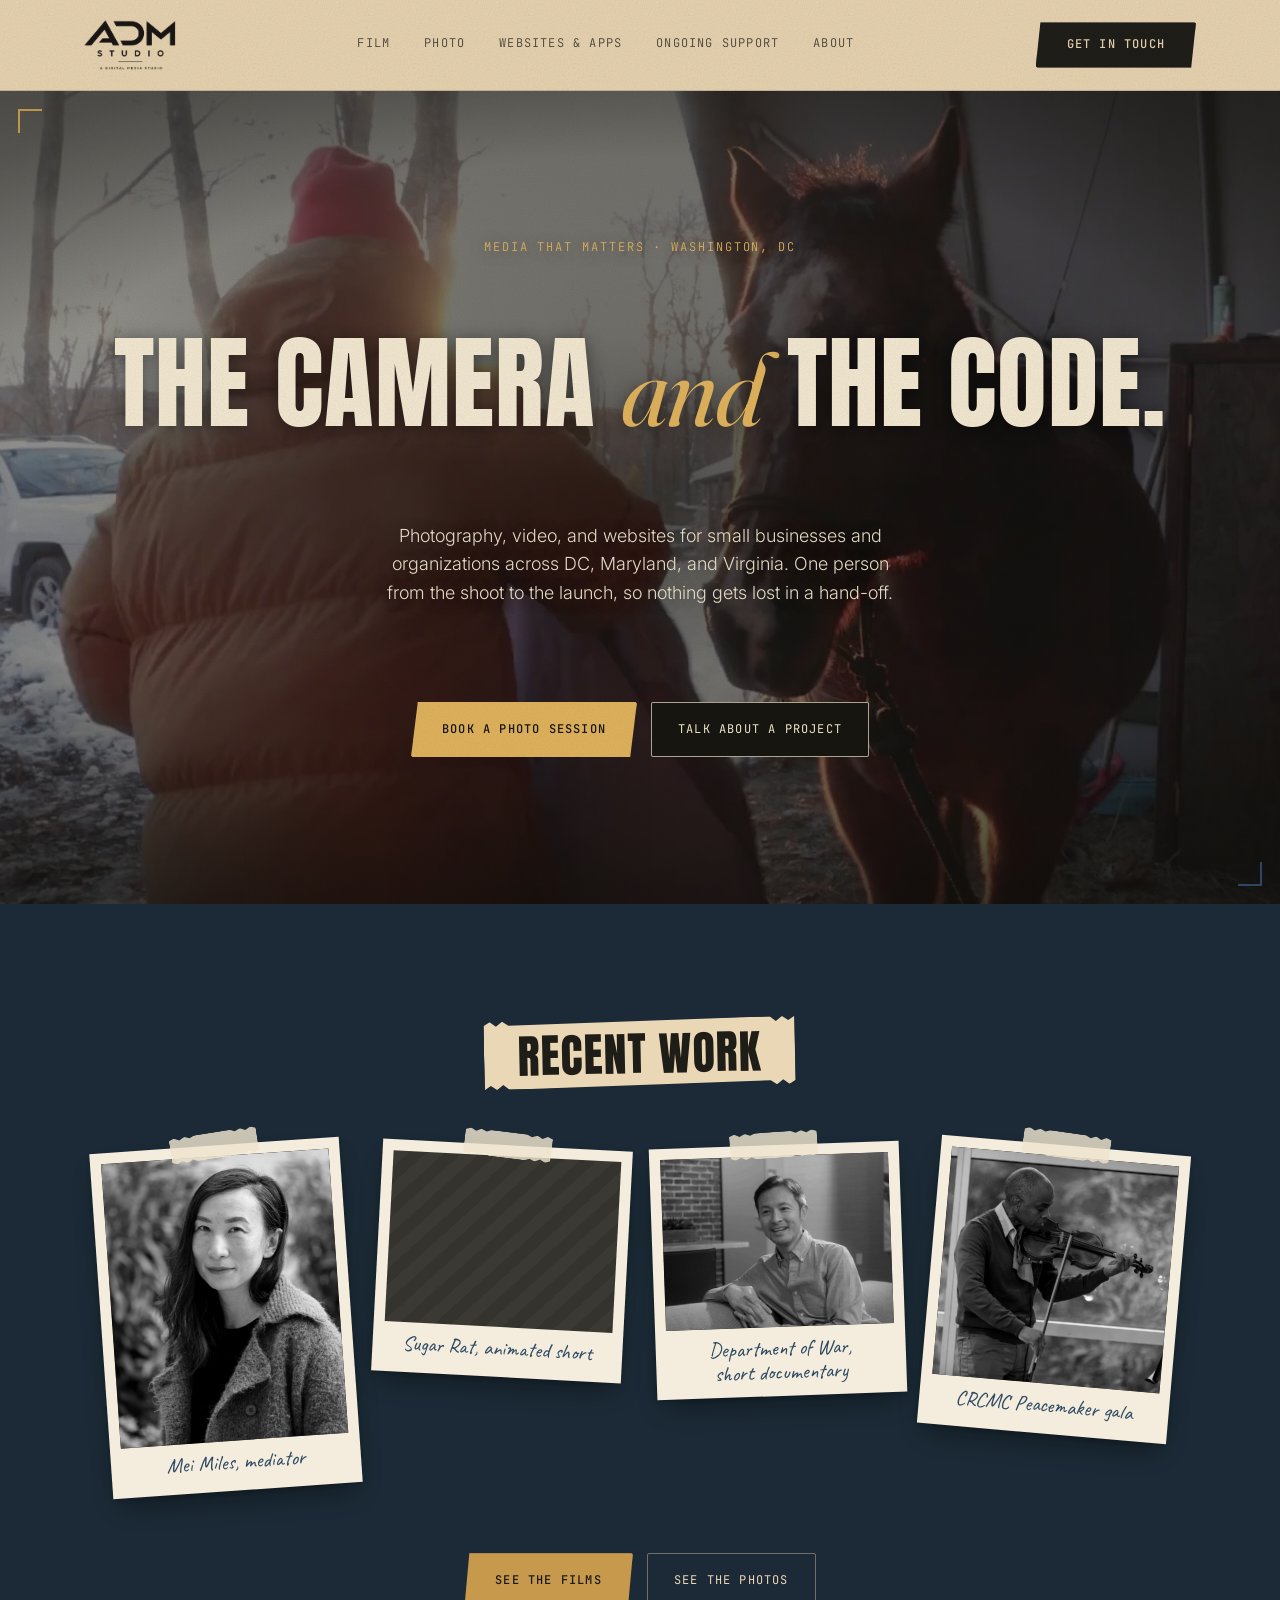
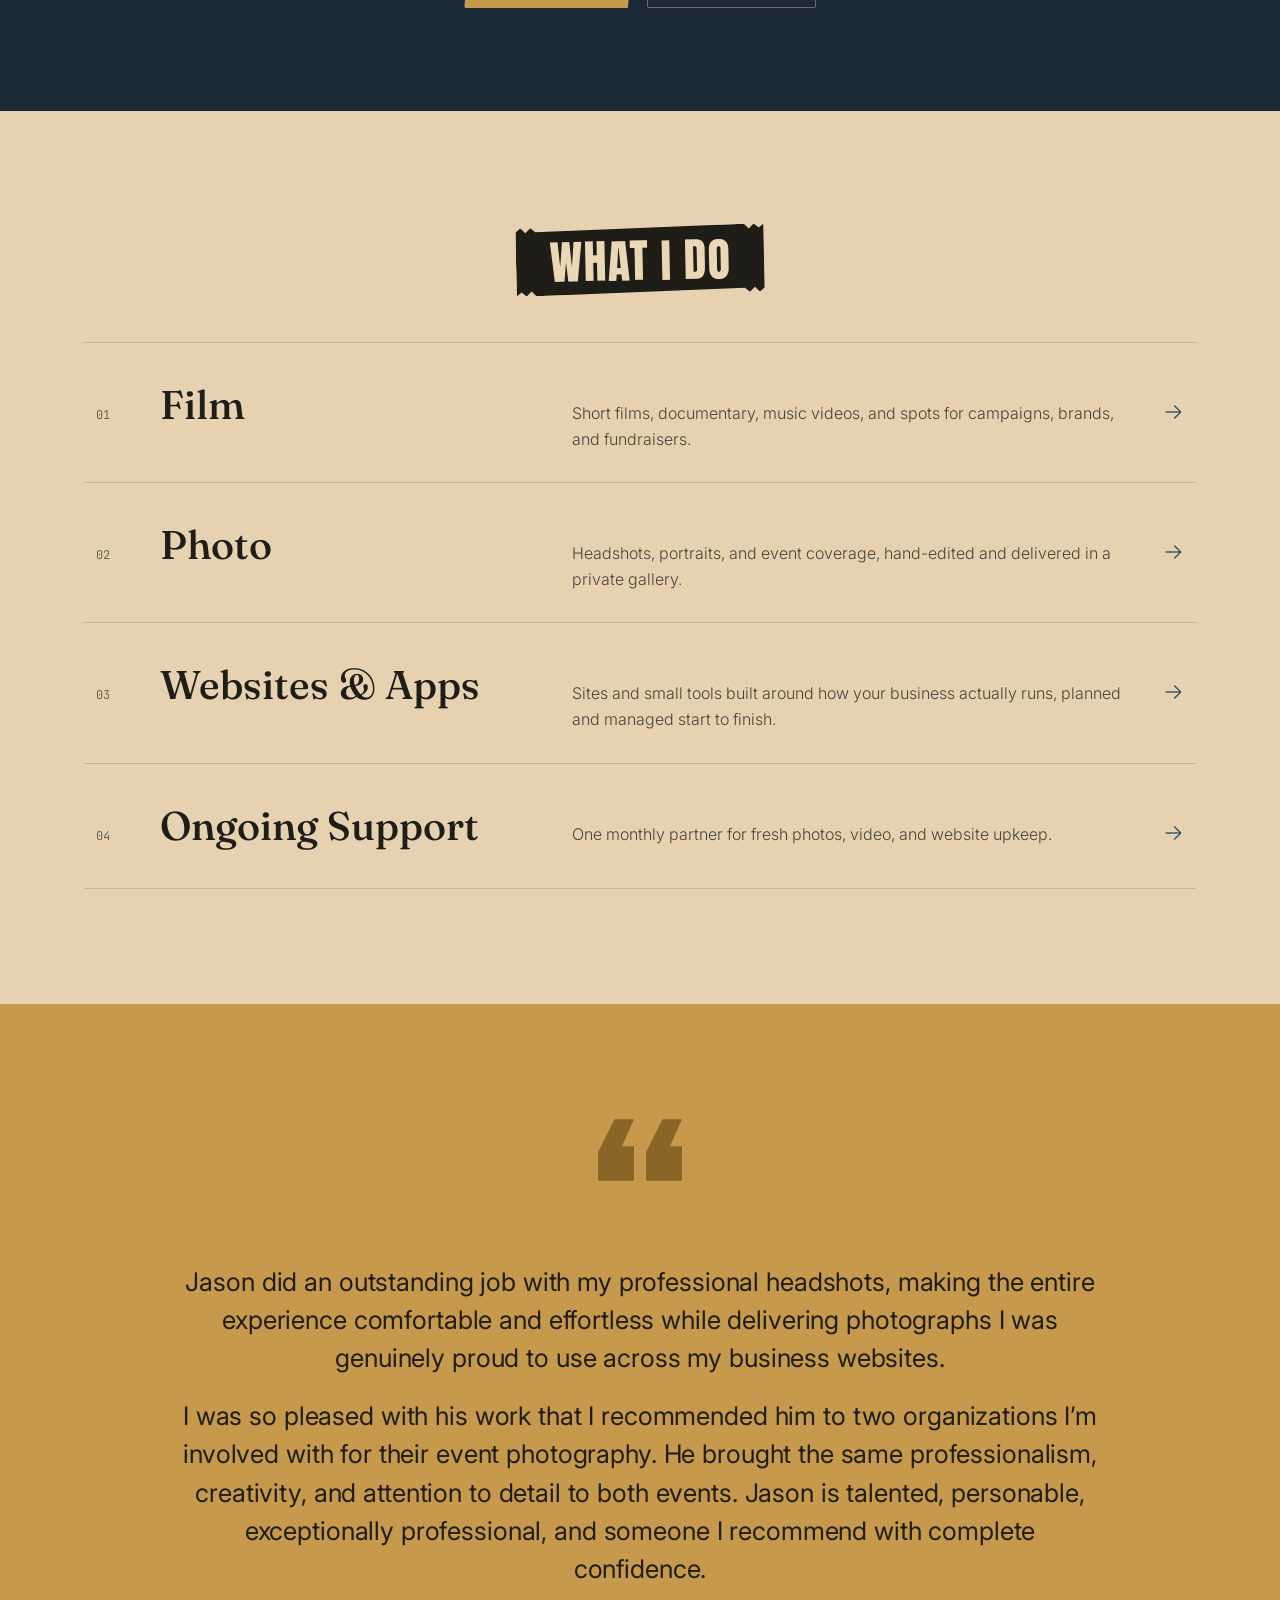
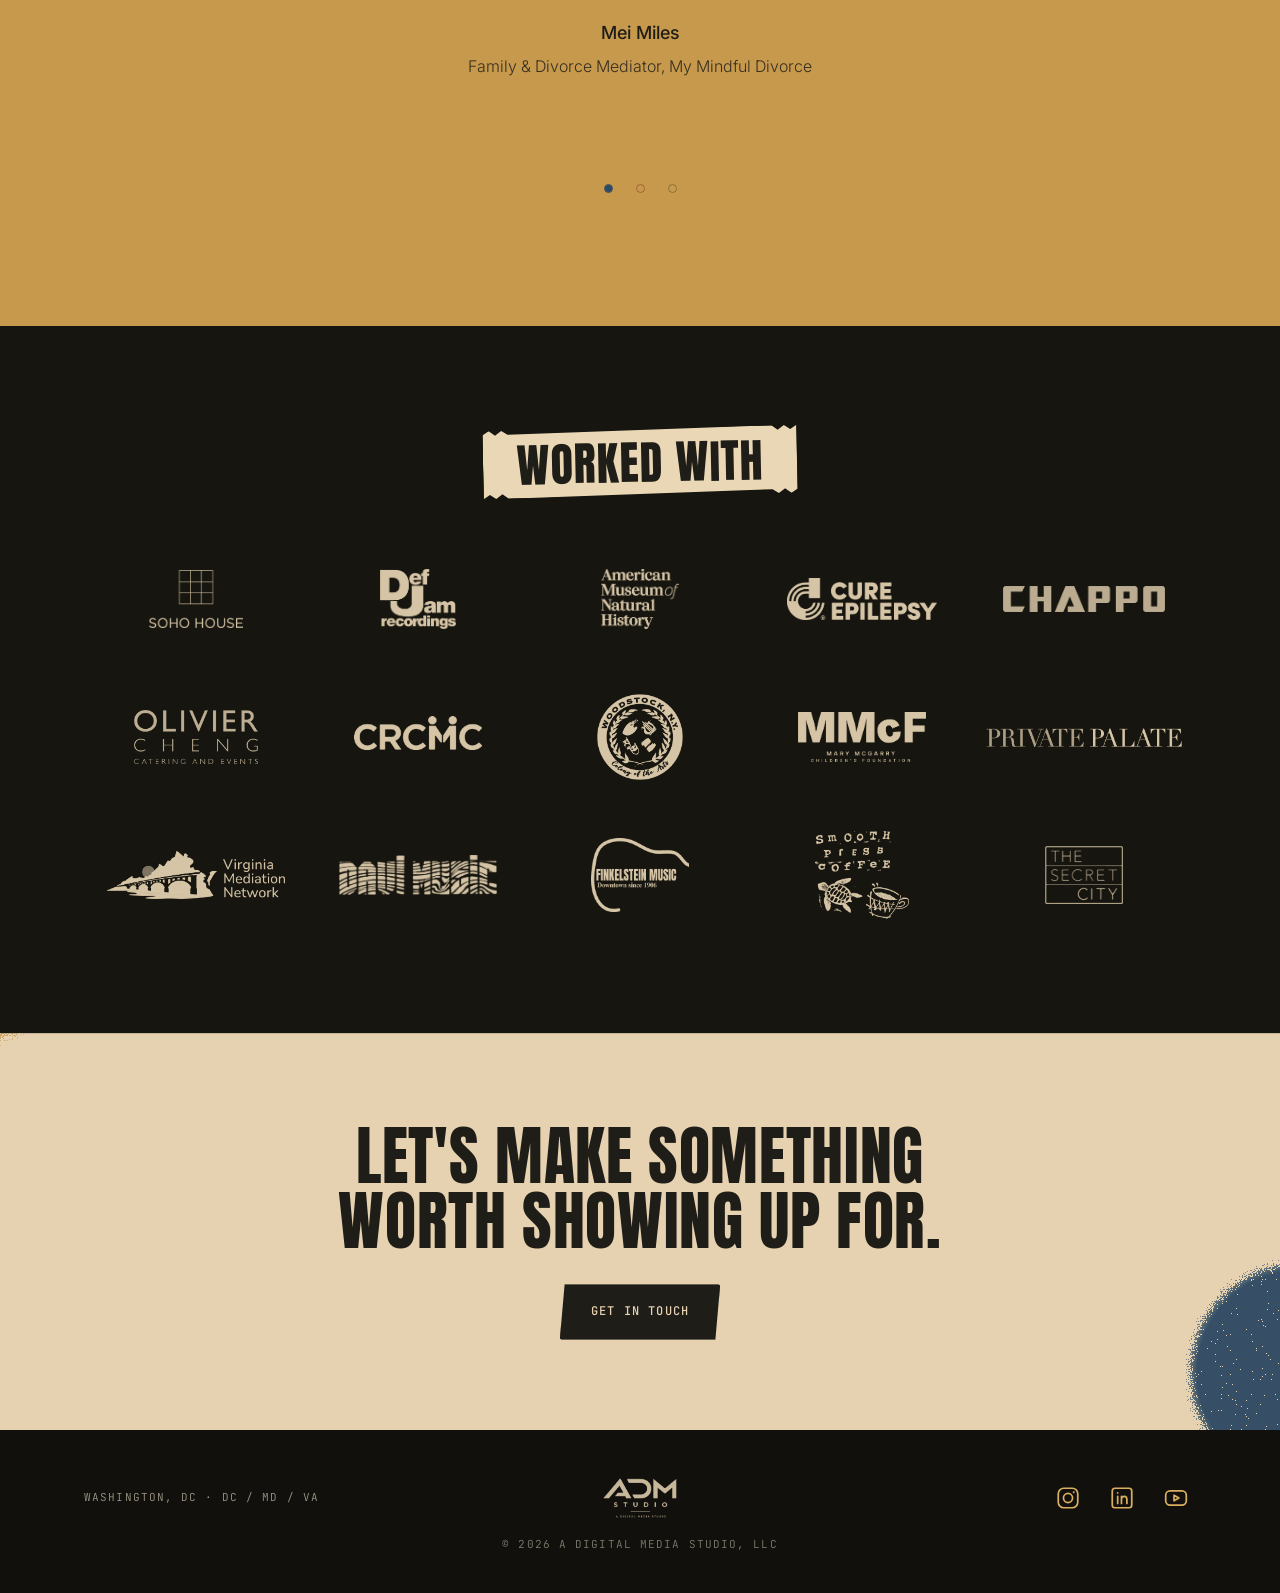
==== commit eace5e67: "Remove interviewee name from Recent Work piece Co-Authored-By: Claude Opus 5.5 <noreply@anthropic.co" ====
--- a/index.html
+++ b/index.html
@@ -17,8 +17,8 @@
 <link rel="preconnect" href="https://fonts.googleapis.com">
 <link rel="preconnect" href="https://fonts.gstatic.com" crossorigin>
 <link href="https://fonts.googleapis.com/css2?family=Anton&family=Caveat:wght@500;600&family=Fraunces:ital,opsz,wght@0,9..144,400;0,9..144,500;1,9..144,400;1,9..144,500&family=Inter:wght@300;400;500&family=JetBrains+Mono:wght@400;500&display=swap" rel="stylesheet">
-<link rel="stylesheet" href="css/site.css?v=202611201509">
-<link rel="stylesheet" href="css/work.css?v=202611201509">
+<link rel="stylesheet" href="css/site.css?v=202611210855">
+<link rel="stylesheet" href="css/work.css?v=202611210855">
 </head>
 <body class="theme-paper page-index">
 <a class="skip" href="#main">Skip to content</a>
@@ -73,7 +73,7 @@
   <div class="wall">
     <figure data-view="img" data-src="images/photography/work-1.jpg" data-more="photography.html|See all photos" tabindex="0" role="button" class="polaroid bw" style="--tilt:-4deg;--tape:-5deg"><span class="tape" aria-hidden="true"></span><div class="photo slot"><img src="images/photography/work-1.jpg" alt="Headshot of Mei Miles"><span class="slot-label"></span></div><figcaption>Mei Miles, mediator</figcaption></figure>
     <figure data-view="yt" data-id="1ZAoogHaFr8" data-more="film.html|See all films" tabindex="0" role="button" class="polaroid bw" style="--tilt:3deg;--tape:4deg;--ratio:4/3"><span class="tape" aria-hidden="true"></span><div class="photo slot"><img src="https://i.ytimg.com/vi/1ZAoogHaFr8/maxresdefault.jpg" alt="A house under a starry sky, from the animated short Sugar Rat"><span class="slot-label"></span></div><figcaption>Sugar Rat, animated short</figcaption></figure>
-    <figure data-view="img" data-src="images/work/edgar-full.jpg?v=4" data-title="Edgar Tam, Department of War" data-meta="Short documentary · Coming soon" data-more="film.html|See all films" tabindex="0" role="button" class="polaroid bw" style="--tilt:-2deg;--tape:-2deg;--ratio:4/3"><span class="tape" aria-hidden="true"></span><div class="photo slot"><img src="images/work/edgar.jpg?v=4" alt="Edgar Tam smiling during an interview, seated on a sofa"><span class="slot-label"></span></div><figcaption>Edgar Tam,<br>Department of War</figcaption></figure>
+    <figure data-view="img" data-src="images/work/dow-interview-full.jpg?v=5" data-title="Department of War" data-meta="Short documentary · Coming soon" data-more="film.html|See all films" tabindex="0" role="button" class="polaroid bw" style="--tilt:-2deg;--tape:-2deg;--ratio:4/3"><span class="tape" aria-hidden="true"></span><div class="photo slot"><img src="images/work/dow-interview.jpg?v=5" alt="An interview subject smiling, seated on a sofa"><span class="slot-label"></span></div><figcaption>Department of War,<br>short documentary</figcaption></figure>
     <figure data-view="img" data-src="images/work/crcmc.jpg" data-more="photography.html|See all photos" tabindex="0" role="button" class="polaroid bw" style="--tilt:5deg;--tape:3deg;--ratio:1/1"><span class="tape" aria-hidden="true"></span><div class="photo slot"><img src="images/work/crcmc.jpg" alt="A violinist performing at the CRCMC gala"><span class="slot-label"></span></div><figcaption>CRCMC Peacemaker gala</figcaption></figure>
   </div>
   <div class="btn-row" style="justify-content:center">
@@ -194,7 +194,7 @@
     <span class="foot-copy">© <span class="yr">2026</span> A Digital Media Studio, LLC</span>
   </div>
 </footer>
-<script src="js/site.js?v=202611201509"></script>
-<script src="js/viewer.js?v=202611201509"></script>
+<script src="js/site.js?v=202611210855"></script>
+<script src="js/viewer.js?v=202611210855"></script>
 </body>
 </html>
